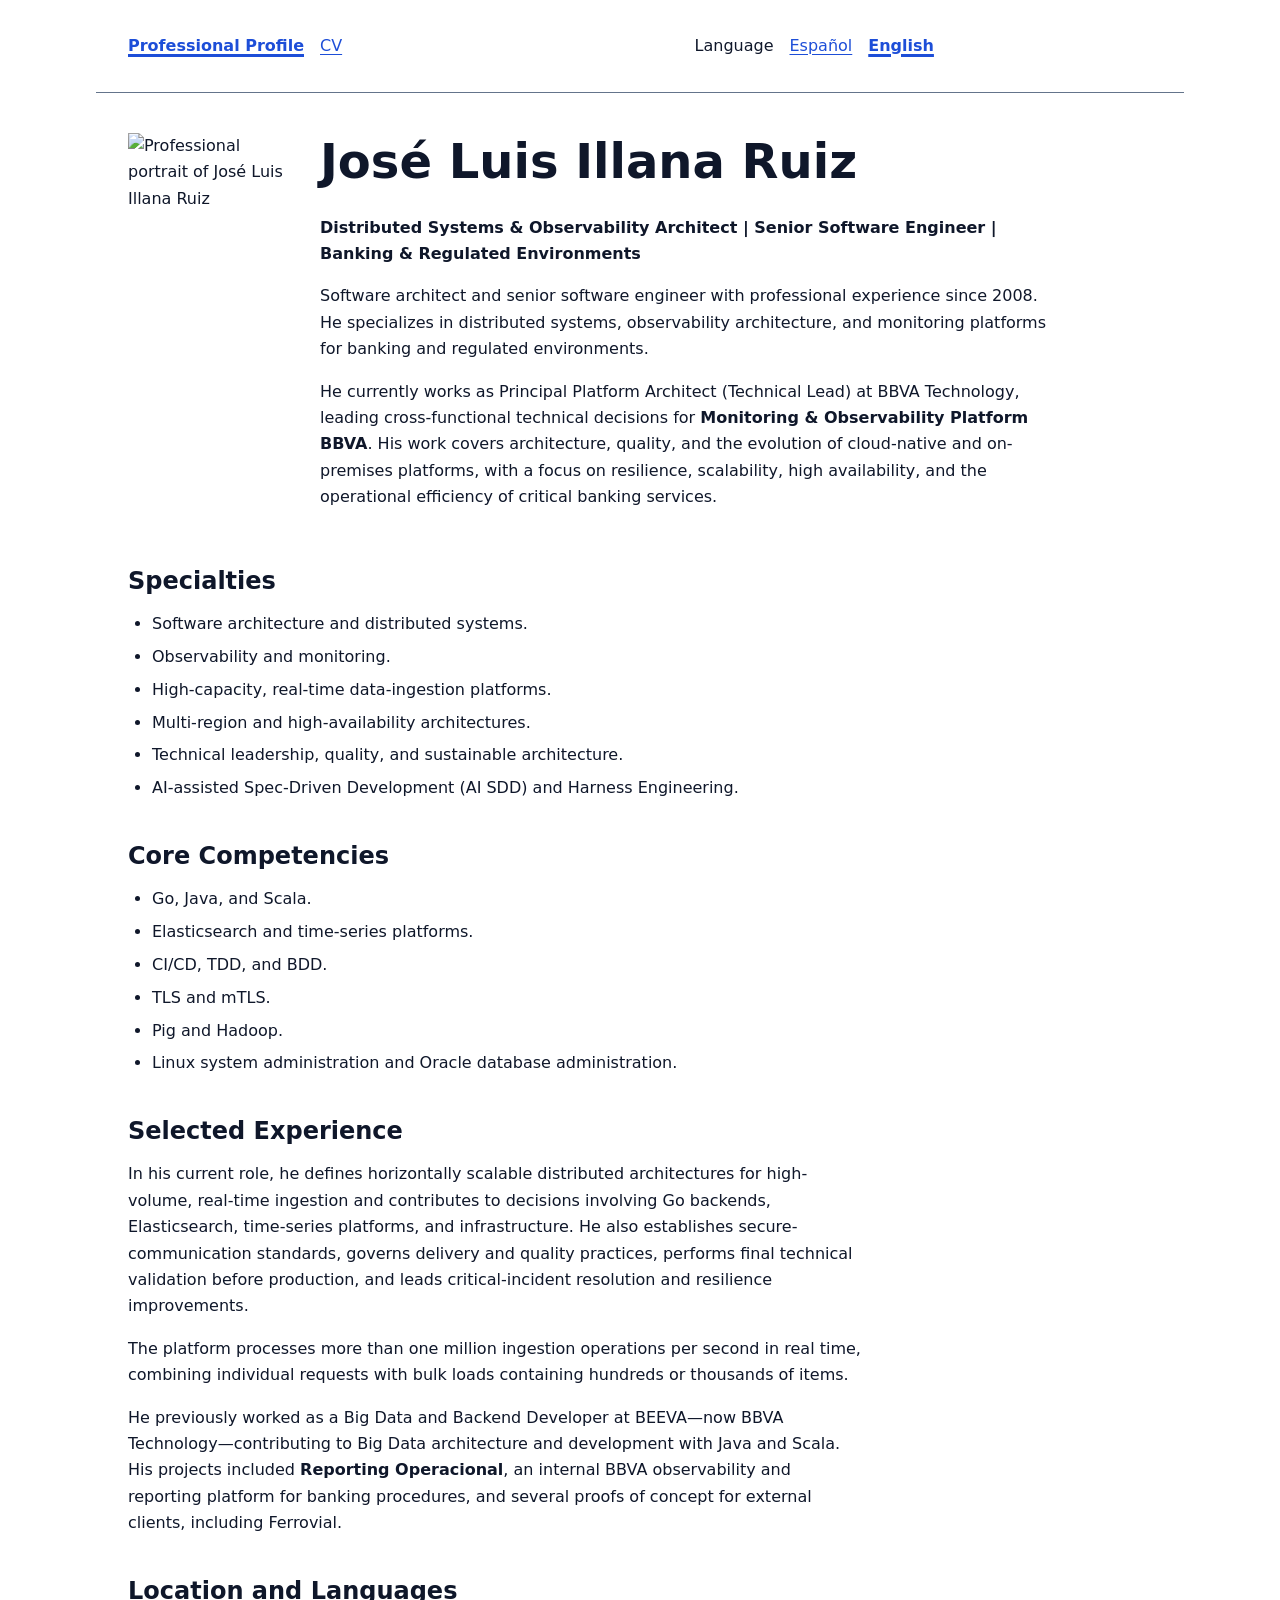
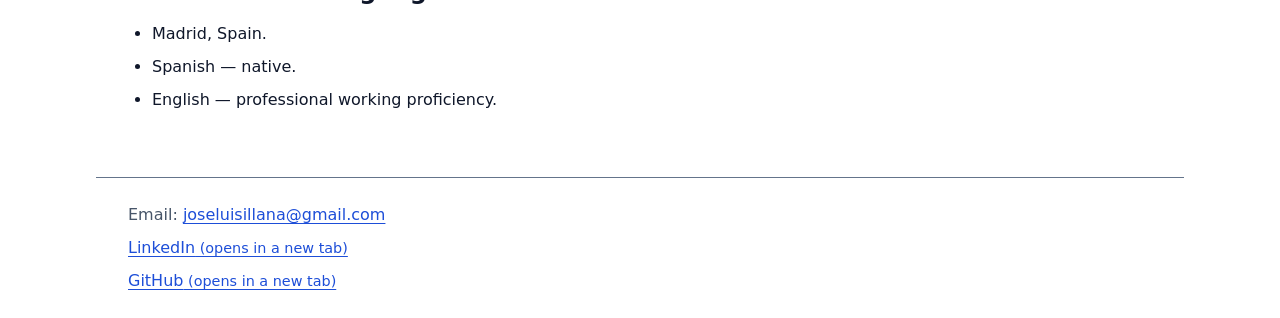
==== public/jose-luis-illana-portfolio/en/index.html @ f8ae4405 "feat: stage approved static portal export" ====
<!DOCTYPE html><html lang="en" data-base="/jose-luis-illana-portfolio"><head><meta charset="utf-8"><meta name="viewport" content="width=device-width, initial-scale=1"><title>José Luis Illana Ruiz — Professional Profile</title><meta name="description" content="Software architect and senior software engineer with professional experience since 2008. He specializes in distributed systems, observability architecture, and monitoring platforms for banking and regulated environments."><link rel="canonical" href="https://joseluisillana.github.io/jose-luis-illana-portfolio/en/"><link rel="alternate" hreflang="es" href="https://joseluisillana.github.io/jose-luis-illana-portfolio/es/"><link rel="alternate" hreflang="en" href="https://joseluisillana.github.io/jose-luis-illana-portfolio/en/"><meta property="og:type" content="website"><meta property="og:title" content="José Luis Illana Ruiz — Professional Profile"><meta property="og:description" content="Software architect and senior software engineer with professional experience since 2008. He specializes in distributed systems, observability architecture, and monitoring platforms for banking and regulated environments."><meta property="og:url" content="https://joseluisillana.github.io/jose-luis-illana-portfolio/en/"><meta property="og:locale" content="en_US"><meta property="og:image" content="https://joseluisillana.github.io/jose-luis-illana-portfolio/assets/jose-luis-illana-portrait.jpg"><meta property="og:image:alt" content="Professional portrait of José Luis Illana Ruiz"><meta property="og:image:width" content="399"><meta property="og:image:height" content="400"><meta name="twitter:card" content="summary"><meta name="twitter:title" content="José Luis Illana Ruiz — Professional Profile"><meta name="twitter:description" content="Software architect and senior software engineer with professional experience since 2008. He specializes in distributed systems, observability architecture, and monitoring platforms for banking and regulated environments."><meta name="twitter:image" content="https://joseluisillana.github.io/jose-luis-illana-portfolio/assets/jose-luis-illana-portrait.jpg"><meta name="twitter:image:alt" content="Professional portrait of José Luis Illana Ruiz"><script>
      document.documentElement.classList.add('js');
      try {
        const value = localStorage.getItem('jose-luis-illana-portfolio:appearance:v1');
        if (value === 'light' || value === 'dark') document.documentElement.dataset.appearance = value;
      } catch { /* CSS system default remains usable. */ }
    </script><style>:root{color-scheme:light;--bg:#fff;--surface:#f8fafc;--text:#0f172a;--secondary:#475569;--accent:#1d4ed8;--border:#64748b;--focus:#1d4ed8}@media (prefers-color-scheme:dark){:root:not([data-appearance=light]){color-scheme:dark;--bg:#0f172a;--surface:#1e293b;--text:#f8fafc;--secondary:#cbd5e1;--accent:#93c5fd;--border:#94a3b8;--focus:#fbbf24}}:root[data-appearance=dark]{color-scheme:dark;--bg:#0f172a;--surface:#1e293b;--text:#f8fafc;--secondary:#cbd5e1;--accent:#93c5fd;--border:#94a3b8;--focus:#fbbf24}*{box-sizing:border-box}[hidden]{display:none!important}.js .appearance[hidden]{visibility:hidden;display:flex!important}html{background:var(--bg);color:var(--text)}body{overflow-wrap:break-word;margin:0;font:1rem/1.65 system-ui,-apple-system,BlinkMacSystemFont,Segoe UI,sans-serif}.skip{background:var(--bg);z-index:1;padding:.75rem;position:absolute;top:0;left:1rem;transform:translateY(-150%)}.skip:focus{transform:none}.shell{width:100%;max-width:68rem;margin-inline:auto;padding-inline:clamp(1rem,3vw,2rem)}header{border-bottom:1px solid var(--border);flex-wrap:wrap;justify-content:space-between;align-items:center;gap:1rem 2rem;padding-block:1.5rem;display:flex}nav,.controls,.language{flex-wrap:wrap;align-items:center;gap:.5rem 1rem;display:flex}nav a,.language a{align-items:center;min-height:44px;display:inline-flex}a{color:var(--accent);text-underline-offset:.2em;overflow-wrap:anywhere;text-decoration:underline}a[aria-current]{font-weight:700;text-decoration-thickness:3px}:focus-visible,[data-topic]:focus{outline:3px solid var(--focus);outline-offset:3px}.appearance{align-items:center;gap:.5rem;display:flex}select{font:inherit;color:var(--text);background:var(--surface);border:1px solid var(--border);max-width:100%;min-height:44px;padding:.4rem .5rem}main{padding-block:2.5rem 3rem}.introduction,.reading,.download{max-width:72ch}.with-portrait{flex-direction:column;gap:1.5rem;max-width:none;display:flex}.with-portrait>div{min-width:0;max-width:72ch}.with-portrait img{align-self:flex-start;width:10rem;height:auto}h1,h2,h3,h4{line-height:1.2}h1{margin:0 0 1.5rem;font-size:clamp(2rem,5vw,3rem)}h2{margin:2.5rem 0 1rem;font-size:1.5rem}h3{margin:2rem 0 1rem;font-size:1.2rem}h4{margin:1.5rem 0 1rem;font-size:1.05rem}p,ul{margin-block:0 1rem}li+li{margin-top:.4rem}ul{padding-inline-start:1.5rem}.download{margin-block:1.5rem}.download a{border:1px solid var(--border);background:var(--surface);align-items:center;min-height:44px;padding:.5rem .8rem;display:inline-flex}footer{border-top:1px solid var(--border);color:var(--secondary);padding-block:1.5rem}footer ul{margin:0;padding:0;list-style:none}.external-notice{font-size:.9em}@media (width>=48rem){.with-portrait{flex-direction:row;align-items:flex-start;gap:2rem}}@media print{header,.download{display:none}:root{--bg:#fff;--text:#000;--accent:#000}.shell{max-width:none}}
</style></head><body><a class="skip" href="#main">Skip to content</a><header class="shell"><nav aria-label="Professional Profile / CV"><a href="/jose-luis-illana-portfolio/en/" aria-current="page">Professional Profile</a><a href="/jose-luis-illana-portfolio/en/cv/">CV</a></nav><div class="controls"><div role="group" aria-labelledby="language-label" class="language"><span id="language-label">Language</span><a href="/jose-luis-illana-portfolio/es/" lang="es" hreflang="es" data-language="es">Español</a><a href="/jose-luis-illana-portfolio/en/" lang="en" hreflang="en" data-language="en" aria-current="true">English</a></div><label class="appearance" hidden>Appearance<select id="appearance"><option value="system">System</option><option value="light">Light</option><option value="dark">Dark</option></select></label></div></header><main id="main" class="shell" tabindex="-1"><div class="introduction with-portrait"><img src="/jose-luis-illana-portfolio/assets/jose-luis-illana-portrait.jpg" width="399" height="400" alt="Professional portrait of José Luis Illana Ruiz" fetchpriority="high"><div><h1 id="profile-introduction" tabindex="-1" data-topic="">José Luis Illana Ruiz</h1>
<p><strong>Distributed Systems &#x26; Observability Architect | Senior Software Engineer | Banking &#x26; Regulated Environments</strong></p>
<p>Software architect and senior software engineer with professional experience since 2008. He specializes in distributed systems, observability architecture, and monitoring platforms for banking and regulated environments.</p>
<p>He currently works as Principal Platform Architect (Technical Lead) at BBVA Technology, leading cross-functional technical decisions for <strong>Monitoring &#x26; Observability Platform BBVA</strong>. His work covers architecture, quality, and the evolution of cloud-native and on-premises platforms, with a focus on resilience, scalability, high availability, and the operational efficiency of critical banking services.</p>
</div></div><div class="reading"><h2 id="profile-specialties" tabindex="-1" data-topic="">Specialties</h2>
<ul>
<li>Software architecture and distributed systems.</li>
<li>Observability and monitoring.</li>
<li>High-capacity, real-time data-ingestion platforms.</li>
<li>Multi-region and high-availability architectures.</li>
<li>Technical leadership, quality, and sustainable architecture.</li>
<li>AI-assisted Spec-Driven Development (AI SDD) and Harness Engineering.</li>
</ul>
<h2 id="profile-competencies" tabindex="-1" data-topic="">Core Competencies</h2>
<ul>
<li>Go, Java, and Scala.</li>
<li>Elasticsearch and time-series platforms.</li>
<li>CI/CD, TDD, and BDD.</li>
<li>TLS and mTLS.</li>
<li>Pig and Hadoop.</li>
<li>Linux system administration and Oracle database administration.</li>
</ul>
<h2 id="profile-experience" tabindex="-1" data-topic="">Selected Experience</h2>
<p>In his current role, he defines horizontally scalable distributed architectures for high-volume, real-time ingestion and contributes to decisions involving Go backends, Elasticsearch, time-series platforms, and infrastructure. He also establishes secure-communication standards, governs delivery and quality practices, performs final technical validation before production, and leads critical-incident resolution and resilience improvements.</p>
<p>The platform processes more than one million ingestion operations per second in real time, combining individual requests with bulk loads containing hundreds or thousands of items.</p>
<p>He previously worked as a Big Data and Backend Developer at BEEVA—now BBVA Technology—contributing to Big Data architecture and development with Java and Scala. His projects included <strong>Reporting Operacional</strong>, an internal BBVA observability and reporting platform for banking procedures, and several proofs of concept for external clients, including Ferrovial.</p>
<h2 id="profile-location-languages" tabindex="-1" data-topic="">Location and Languages</h2>
<ul>
<li>Madrid, Spain.</li>
<li>Spanish — native.</li>
<li>English — professional working proficiency.</li>
</ul></div></main><footer class="shell"><ul><li>Email: <a href="mailto:joseluisillana@gmail.com">joseluisillana@gmail.com</a></li><li><a href="https://www.linkedin.com/in/jose-luis-illana-ruiz-9446831b" target="_blank" rel="noopener">LinkedIn<span class="external-notice"> (opens in a new tab)</span></a></li><li><a href="https://github.com/joseluisillana" target="_blank" rel="noopener">GitHub<span class="external-notice"> (opens in a new tab)</span></a></li></ul></footer><script type="module" src="/jose-luis-illana-portfolio/_astro/Portal.astro_astro_type_script_index_0_lang.DXsIBRW6.js"></script></body></html>
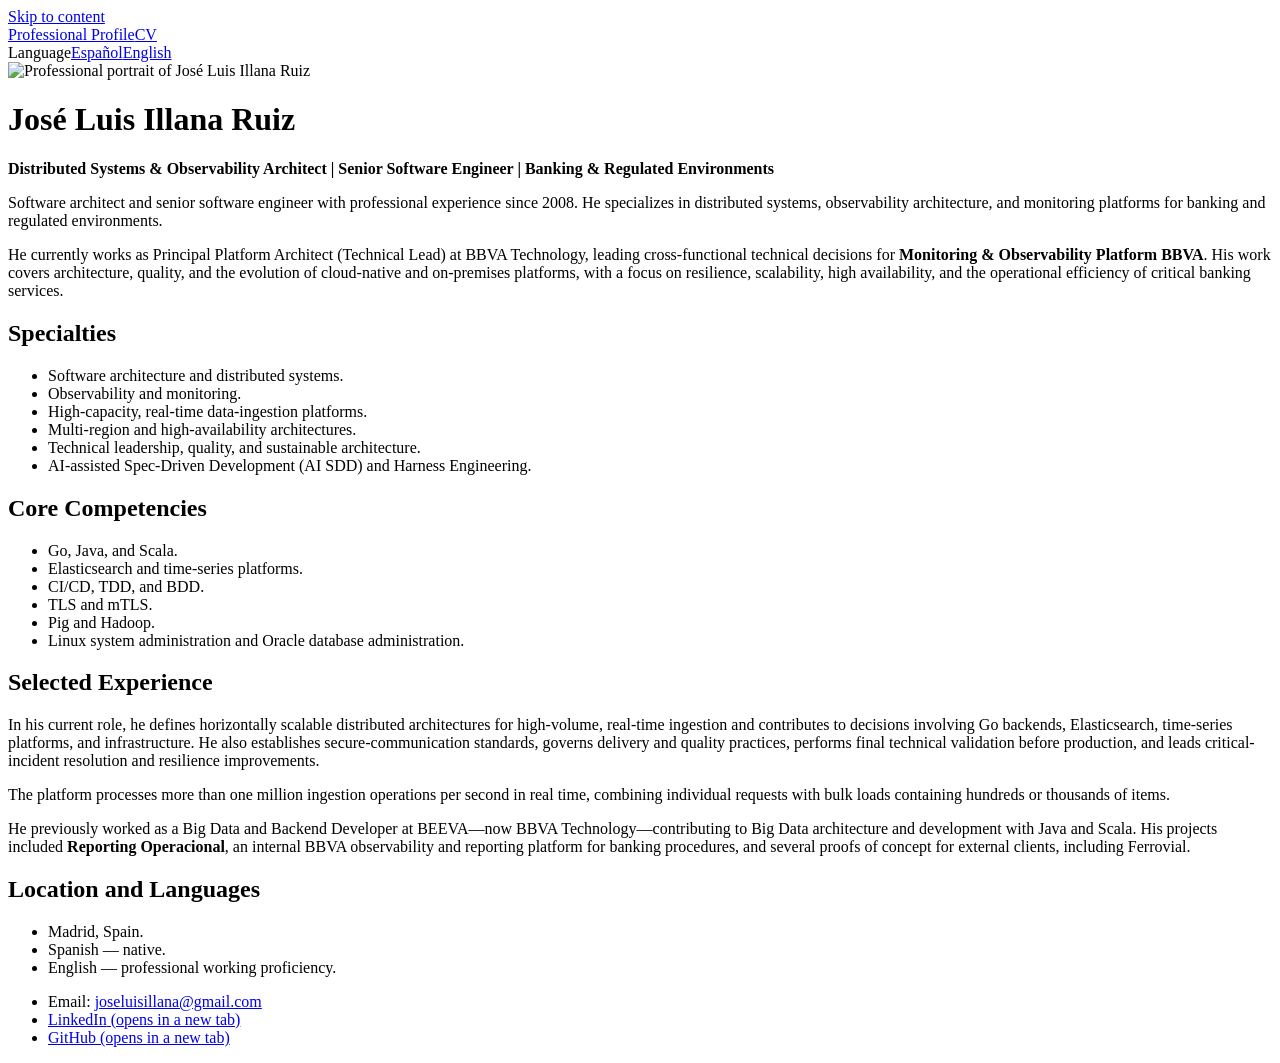
==== commit 9d74db33: "chore: publish v2.0.0" ====
--- a/public/jose-luis-illana-portfolio/en/index.html
+++ b/public/jose-luis-illana-portfolio/en/index.html
@@ -4,8 +4,7 @@
         const value = localStorage.getItem('jose-luis-illana-portfolio:appearance:v1');
         if (value === 'light' || value === 'dark') document.documentElement.dataset.appearance = value;
       } catch { /* CSS system default remains usable. */ }
-    </script><style>:root{color-scheme:light;--bg:#fff;--surface:#f8fafc;--text:#0f172a;--secondary:#475569;--accent:#1d4ed8;--border:#64748b;--focus:#1d4ed8}@media (prefers-color-scheme:dark){:root:not([data-appearance=light]){color-scheme:dark;--bg:#0f172a;--surface:#1e293b;--text:#f8fafc;--secondary:#cbd5e1;--accent:#93c5fd;--border:#94a3b8;--focus:#fbbf24}}:root[data-appearance=dark]{color-scheme:dark;--bg:#0f172a;--surface:#1e293b;--text:#f8fafc;--secondary:#cbd5e1;--accent:#93c5fd;--border:#94a3b8;--focus:#fbbf24}*{box-sizing:border-box}[hidden]{display:none!important}.js .appearance[hidden]{visibility:hidden;display:flex!important}html{background:var(--bg);color:var(--text)}body{overflow-wrap:break-word;margin:0;font:1rem/1.65 system-ui,-apple-system,BlinkMacSystemFont,Segoe UI,sans-serif}.skip{background:var(--bg);z-index:1;padding:.75rem;position:absolute;top:0;left:1rem;transform:translateY(-150%)}.skip:focus{transform:none}.shell{width:100%;max-width:68rem;margin-inline:auto;padding-inline:clamp(1rem,3vw,2rem)}header{border-bottom:1px solid var(--border);flex-wrap:wrap;justify-content:space-between;align-items:center;gap:1rem 2rem;padding-block:1.5rem;display:flex}nav,.controls,.language{flex-wrap:wrap;align-items:center;gap:.5rem 1rem;display:flex}nav a,.language a{align-items:center;min-height:44px;display:inline-flex}a{color:var(--accent);text-underline-offset:.2em;overflow-wrap:anywhere;text-decoration:underline}a[aria-current]{font-weight:700;text-decoration-thickness:3px}:focus-visible,[data-topic]:focus{outline:3px solid var(--focus);outline-offset:3px}.appearance{align-items:center;gap:.5rem;display:flex}select{font:inherit;color:var(--text);background:var(--surface);border:1px solid var(--border);max-width:100%;min-height:44px;padding:.4rem .5rem}main{padding-block:2.5rem 3rem}.introduction,.reading,.download{max-width:72ch}.with-portrait{flex-direction:column;gap:1.5rem;max-width:none;display:flex}.with-portrait>div{min-width:0;max-width:72ch}.with-portrait img{align-self:flex-start;width:10rem;height:auto}h1,h2,h3,h4{line-height:1.2}h1{margin:0 0 1.5rem;font-size:clamp(2rem,5vw,3rem)}h2{margin:2.5rem 0 1rem;font-size:1.5rem}h3{margin:2rem 0 1rem;font-size:1.2rem}h4{margin:1.5rem 0 1rem;font-size:1.05rem}p,ul{margin-block:0 1rem}li+li{margin-top:.4rem}ul{padding-inline-start:1.5rem}.download{margin-block:1.5rem}.download a{border:1px solid var(--border);background:var(--surface);align-items:center;min-height:44px;padding:.5rem .8rem;display:inline-flex}footer{border-top:1px solid var(--border);color:var(--secondary);padding-block:1.5rem}footer ul{margin:0;padding:0;list-style:none}.external-notice{font-size:.9em}@media (width>=48rem){.with-portrait{flex-direction:row;align-items:flex-start;gap:2rem}}@media print{header,.download{display:none}:root{--bg:#fff;--text:#000;--accent:#000}.shell{max-width:none}}
-</style></head><body><a class="skip" href="#main">Skip to content</a><header class="shell"><nav aria-label="Professional Profile / CV"><a href="/jose-luis-illana-portfolio/en/" aria-current="page">Professional Profile</a><a href="/jose-luis-illana-portfolio/en/cv/">CV</a></nav><div class="controls"><div role="group" aria-labelledby="language-label" class="language"><span id="language-label">Language</span><a href="/jose-luis-illana-portfolio/es/" lang="es" hreflang="es" data-language="es">Español</a><a href="/jose-luis-illana-portfolio/en/" lang="en" hreflang="en" data-language="en" aria-current="true">English</a></div><label class="appearance" hidden>Appearance<select id="appearance"><option value="system">System</option><option value="light">Light</option><option value="dark">Dark</option></select></label></div></header><main id="main" class="shell" tabindex="-1"><div class="introduction with-portrait"><img src="/jose-luis-illana-portfolio/assets/jose-luis-illana-portrait.jpg" width="399" height="400" alt="Professional portrait of José Luis Illana Ruiz" fetchpriority="high"><div><h1 id="profile-introduction" tabindex="-1" data-topic="">José Luis Illana Ruiz</h1>
+    </script><link rel="stylesheet" href="/jose-luis-illana-portfolio/_astro/Portal.B_XxnSMz.css"></head><body><a class="skip" href="#main">Skip to content</a><header class="shell"><nav aria-label="Professional Profile / CV"><a href="/jose-luis-illana-portfolio/en/" aria-current="page">Professional Profile</a><a href="/jose-luis-illana-portfolio/en/cv/">CV</a></nav><div class="controls"><div role="group" aria-labelledby="language-label" class="language"><span id="language-label">Language</span><a href="/jose-luis-illana-portfolio/es/" lang="es" hreflang="es" data-language="es">Español</a><a href="/jose-luis-illana-portfolio/en/" lang="en" hreflang="en" data-language="en" aria-current="true">English</a></div><label class="appearance" hidden>Appearance<select id="appearance"><option value="system">System</option><option value="light">Light</option><option value="dark">Dark</option></select></label></div></header><main id="main" class="shell" tabindex="-1"><div class="introduction with-portrait"><img src="/jose-luis-illana-portfolio/assets/jose-luis-illana-portrait.jpg" width="399" height="400" alt="Professional portrait of José Luis Illana Ruiz" fetchpriority="high"><div><h1 id="profile-introduction" tabindex="-1" data-topic="">José Luis Illana Ruiz</h1>
 <p><strong>Distributed Systems &#x26; Observability Architect | Senior Software Engineer | Banking &#x26; Regulated Environments</strong></p>
 <p>Software architect and senior software engineer with professional experience since 2008. He specializes in distributed systems, observability architecture, and monitoring platforms for banking and regulated environments.</p>
 <p>He currently works as Principal Platform Architect (Technical Lead) at BBVA Technology, leading cross-functional technical decisions for <strong>Monitoring &#x26; Observability Platform BBVA</strong>. His work covers architecture, quality, and the evolution of cloud-native and on-premises platforms, with a focus on resilience, scalability, high availability, and the operational efficiency of critical banking services.</p>
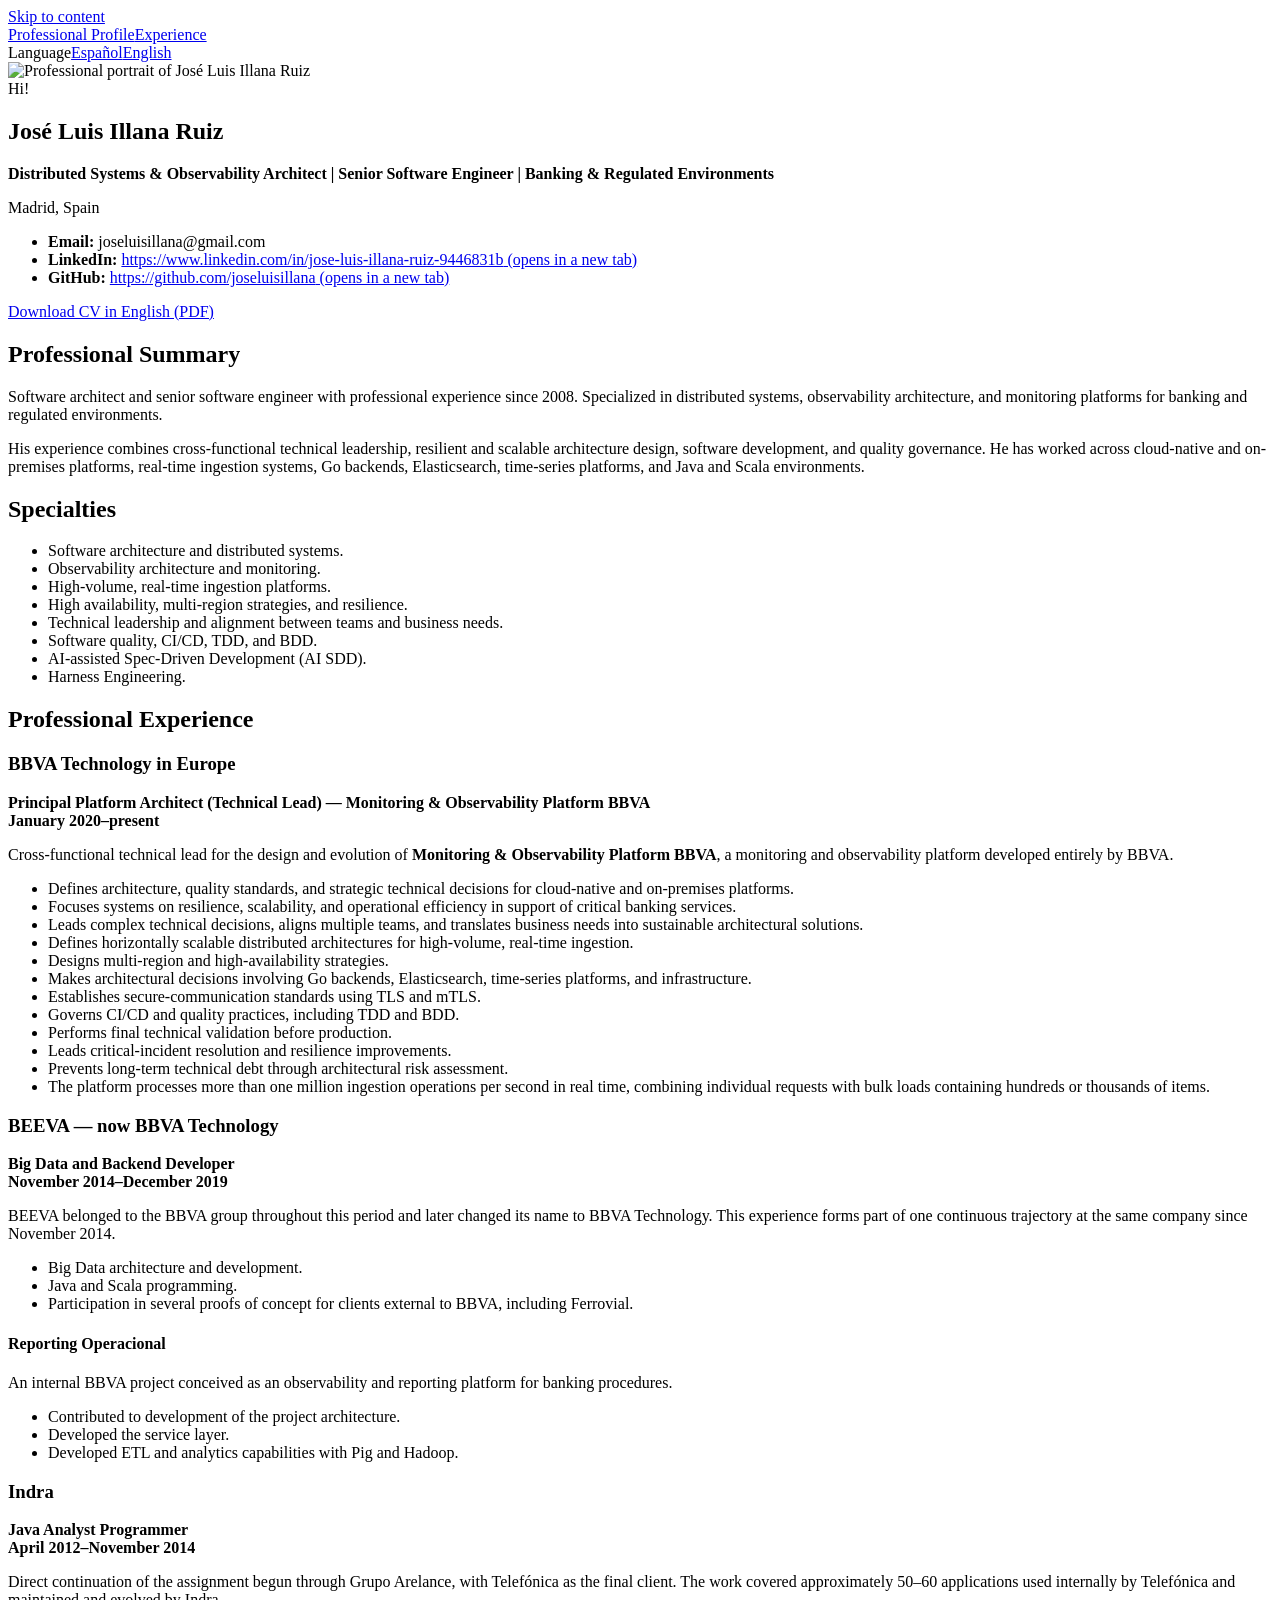
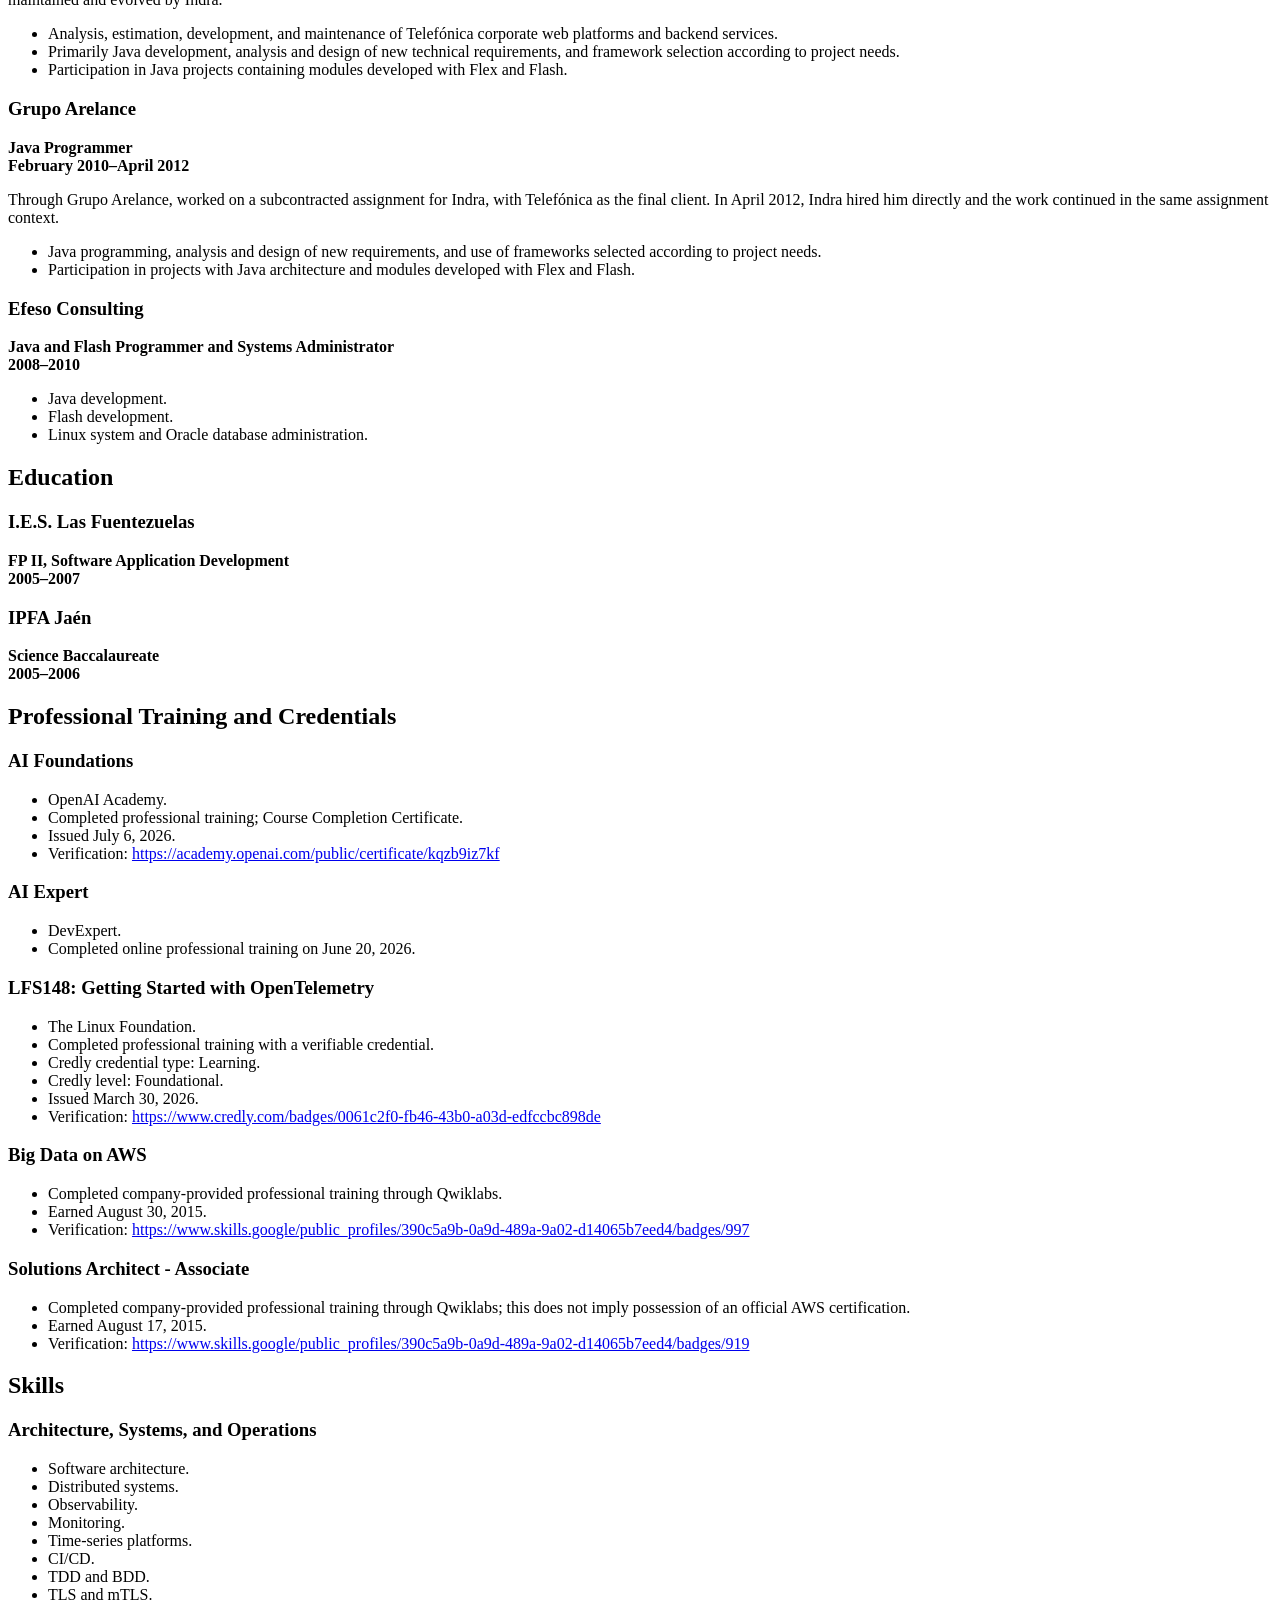
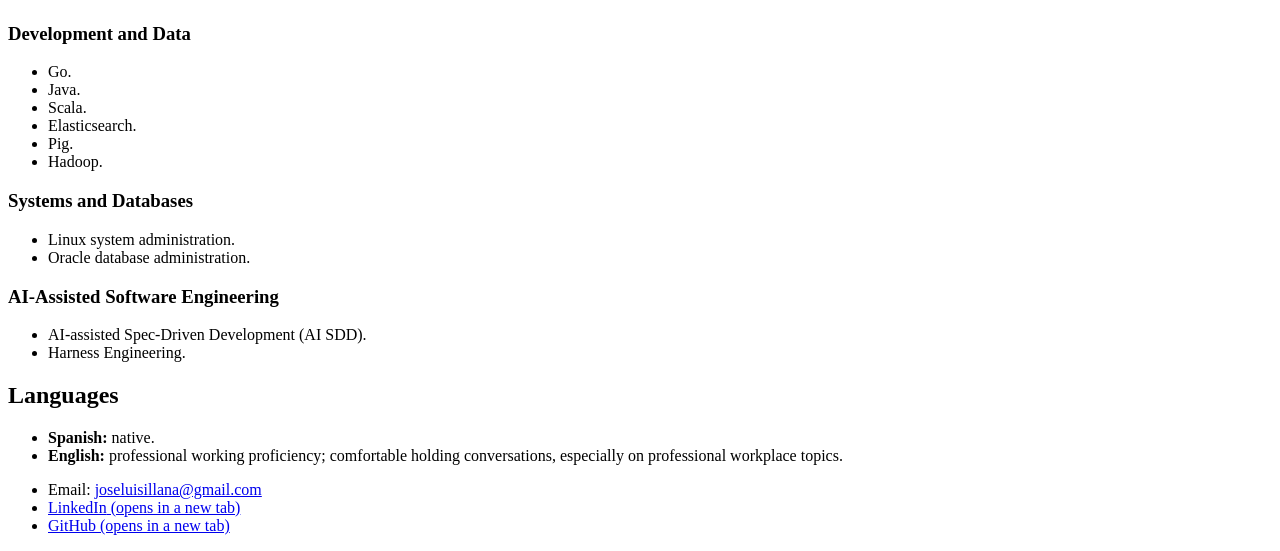
==== commit 05ea3e36: "release: stage portal v3.0.0" ====
--- a/public/jose-luis-illana-portfolio/en/index.html
+++ b/public/jose-luis-illana-portfolio/en/index.html
@@ -1,38 +1,165 @@
-<!DOCTYPE html><html lang="en" data-base="/jose-luis-illana-portfolio"><head><meta charset="utf-8"><meta name="viewport" content="width=device-width, initial-scale=1"><title>José Luis Illana Ruiz — Professional Profile</title><meta name="description" content="Software architect and senior software engineer with professional experience since 2008. He specializes in distributed systems, observability architecture, and monitoring platforms for banking and regulated environments."><link rel="canonical" href="https://joseluisillana.github.io/jose-luis-illana-portfolio/en/"><link rel="alternate" hreflang="es" href="https://joseluisillana.github.io/jose-luis-illana-portfolio/es/"><link rel="alternate" hreflang="en" href="https://joseluisillana.github.io/jose-luis-illana-portfolio/en/"><meta property="og:type" content="website"><meta property="og:title" content="José Luis Illana Ruiz — Professional Profile"><meta property="og:description" content="Software architect and senior software engineer with professional experience since 2008. He specializes in distributed systems, observability architecture, and monitoring platforms for banking and regulated environments."><meta property="og:url" content="https://joseluisillana.github.io/jose-luis-illana-portfolio/en/"><meta property="og:locale" content="en_US"><meta property="og:image" content="https://joseluisillana.github.io/jose-luis-illana-portfolio/assets/jose-luis-illana-portrait.jpg"><meta property="og:image:alt" content="Professional portrait of José Luis Illana Ruiz"><meta property="og:image:width" content="399"><meta property="og:image:height" content="400"><meta name="twitter:card" content="summary"><meta name="twitter:title" content="José Luis Illana Ruiz — Professional Profile"><meta name="twitter:description" content="Software architect and senior software engineer with professional experience since 2008. He specializes in distributed systems, observability architecture, and monitoring platforms for banking and regulated environments."><meta name="twitter:image" content="https://joseluisillana.github.io/jose-luis-illana-portfolio/assets/jose-luis-illana-portrait.jpg"><meta name="twitter:image:alt" content="Professional portrait of José Luis Illana Ruiz"><script>
+<!DOCTYPE html><html lang="en" data-base="/jose-luis-illana-portfolio"><head><meta charset="utf-8"><meta name="viewport" content="width=device-width, initial-scale=1"><title>José Luis Illana Ruiz — Professional Profile</title><meta name="description" content="Software architect and senior software engineer with professional experience since 2008. Specialized in distributed systems, observability architecture, and monitoring platforms for banking and regulated environments."><link rel="canonical" href="https://joseluisillana.github.io/jose-luis-illana-portfolio/en/"><link rel="alternate" hreflang="es" href="https://joseluisillana.github.io/jose-luis-illana-portfolio/es/"><link rel="alternate" hreflang="en" href="https://joseluisillana.github.io/jose-luis-illana-portfolio/en/"><meta property="og:type" content="website"><meta property="og:title" content="José Luis Illana Ruiz — Professional Profile"><meta property="og:description" content="Software architect and senior software engineer with professional experience since 2008. Specialized in distributed systems, observability architecture, and monitoring platforms for banking and regulated environments."><meta property="og:url" content="https://joseluisillana.github.io/jose-luis-illana-portfolio/en/"><meta property="og:locale" content="en_US"><meta property="og:image" content="https://joseluisillana.github.io/jose-luis-illana-portfolio/assets/jose-luis-illana-portrait.jpg"><meta property="og:image:alt" content="Professional portrait of José Luis Illana Ruiz"><meta property="og:image:width" content="399"><meta property="og:image:height" content="400"><meta name="twitter:card" content="summary"><meta name="twitter:title" content="José Luis Illana Ruiz — Professional Profile"><meta name="twitter:description" content="Software architect and senior software engineer with professional experience since 2008. Specialized in distributed systems, observability architecture, and monitoring platforms for banking and regulated environments."><meta name="twitter:image" content="https://joseluisillana.github.io/jose-luis-illana-portfolio/assets/jose-luis-illana-portrait.jpg"><meta name="twitter:image:alt" content="Professional portrait of José Luis Illana Ruiz"><script>
       document.documentElement.classList.add('js');
       try {
         const value = localStorage.getItem('jose-luis-illana-portfolio:appearance:v1');
         if (value === 'light' || value === 'dark') document.documentElement.dataset.appearance = value;
       } catch { /* CSS system default remains usable. */ }
-    </script><link rel="stylesheet" href="/jose-luis-illana-portfolio/_astro/Portal.B_XxnSMz.css"></head><body><a class="skip" href="#main">Skip to content</a><header class="shell"><nav aria-label="Professional Profile / CV"><a href="/jose-luis-illana-portfolio/en/" aria-current="page">Professional Profile</a><a href="/jose-luis-illana-portfolio/en/cv/">CV</a></nav><div class="controls"><div role="group" aria-labelledby="language-label" class="language"><span id="language-label">Language</span><a href="/jose-luis-illana-portfolio/es/" lang="es" hreflang="es" data-language="es">Español</a><a href="/jose-luis-illana-portfolio/en/" lang="en" hreflang="en" data-language="en" aria-current="true">English</a></div><label class="appearance" hidden>Appearance<select id="appearance"><option value="system">System</option><option value="light">Light</option><option value="dark">Dark</option></select></label></div></header><main id="main" class="shell" tabindex="-1"><div class="introduction with-portrait"><img src="/jose-luis-illana-portfolio/assets/jose-luis-illana-portrait.jpg" width="399" height="400" alt="Professional portrait of José Luis Illana Ruiz" fetchpriority="high"><div><h1 id="profile-introduction" tabindex="-1" data-topic="">José Luis Illana Ruiz</h1>
+    </script><link rel="stylesheet" href="/jose-luis-illana-portfolio/_astro/index.BOrDrVcD.css"></head><body><a class="skip" href="#main">Skip to content</a><header class="shell"><nav aria-label="Navegación principal"><a href="#hero">Professional Profile</a><a href="#cv-experience">Experience</a></nav><div class="controls"><div role="group" aria-labelledby="language-label" class="language"><span id="language-label">Language</span><a href="/jose-luis-illana-portfolio/es/" lang="es" hreflang="es" data-language="es">Español</a><a href="/jose-luis-illana-portfolio/en/" lang="en" hreflang="en" data-language="en" aria-current="true">English</a></div><label class="appearance" hidden>Appearance<select id="appearance"><option value="system">System</option><option value="light">Light</option><option value="dark">Dark</option></select></label></div></header><main id="main" class="shell" tabindex="-1"><section id="hero" class="hero with-portrait" data-topic tabindex="-1"><div class="hero-header"><img src="https://joseluisillana.github.io/jose-luis-illana-portfolio/assets/jose-luis-illana-portrait.jpg" alt="Professional portrait of José Luis Illana Ruiz" width="399" height="400"><div class="hero-content"><span class="hero-greeting">Hi!</span><div class="introduction"><h1 id="cv-introduction" tabindex="-1" >José Luis Illana Ruiz</h1>
 <p><strong>Distributed Systems &#x26; Observability Architect | Senior Software Engineer | Banking &#x26; Regulated Environments</strong></p>
-<p>Software architect and senior software engineer with professional experience since 2008. He specializes in distributed systems, observability architecture, and monitoring platforms for banking and regulated environments.</p>
-<p>He currently works as Principal Platform Architect (Technical Lead) at BBVA Technology, leading cross-functional technical decisions for <strong>Monitoring &#x26; Observability Platform BBVA</strong>. His work covers architecture, quality, and the evolution of cloud-native and on-premises platforms, with a focus on resilience, scalability, high availability, and the operational efficiency of critical banking services.</p>
-</div></div><div class="reading"><h2 id="profile-specialties" tabindex="-1" data-topic="">Specialties</h2>
+<p>Madrid, Spain</p>
+<ul>
+<li><strong>Email:</strong> joseluisillana@gmail.com</li>
+<li><strong>LinkedIn:</strong> <a href="https://www.linkedin.com/in/jose-luis-illana-ruiz-9446831b" target="_blank" rel="noopener">https://www.linkedin.com/in/jose-luis-illana-ruiz-9446831b<span class="external-notice"> (opens in a new tab)</span></a></li>
+<li><strong>GitHub:</strong> <a href="https://github.com/joseluisillana" target="_blank" rel="noopener">https://github.com/joseluisillana<span class="external-notice"> (opens in a new tab)</span></a></li>
+</ul>
+</div><p class="download"><a href="/jose-luis-illana-portfolio/assets/jose-luis-illana-cv-en.pdf" download>Download CV in English (PDF)</a></p></div></div></section><div class="reading cv-content"><h2 id="cv-summary" tabindex="-1" data-topic="">Professional Summary</h2>
+<p>Software architect and senior software engineer with professional experience since 2008. Specialized in distributed systems, observability architecture, and monitoring platforms for banking and regulated environments.</p>
+<p>His experience combines cross-functional technical leadership, resilient and scalable architecture design, software development, and quality governance. He has worked across cloud-native and on-premises platforms, real-time ingestion systems, Go backends, Elasticsearch, time-series platforms, and Java and Scala environments.</p>
+<h2 id="cv-specialties" tabindex="-1" data-topic="">Specialties</h2>
 <ul>
 <li>Software architecture and distributed systems.</li>
-<li>Observability and monitoring.</li>
-<li>High-capacity, real-time data-ingestion platforms.</li>
-<li>Multi-region and high-availability architectures.</li>
-<li>Technical leadership, quality, and sustainable architecture.</li>
-<li>AI-assisted Spec-Driven Development (AI SDD) and Harness Engineering.</li>
+<li>Observability architecture and monitoring.</li>
+<li>High-volume, real-time ingestion platforms.</li>
+<li>High availability, multi-region strategies, and resilience.</li>
+<li>Technical leadership and alignment between teams and business needs.</li>
+<li>Software quality, CI/CD, TDD, and BDD.</li>
+<li>AI-assisted Spec-Driven Development (AI SDD).</li>
+<li>Harness Engineering.</li>
 </ul>
-<h2 id="profile-competencies" tabindex="-1" data-topic="">Core Competencies</h2>
+<h2 id="cv-experience" tabindex="-1" data-topic="">Professional Experience</h2>
+<h3 id="cv-experience-bbva" tabindex="-1" data-topic="">BBVA Technology in Europe</h3>
+<p><strong>Principal Platform Architect (Technical Lead) — Monitoring &#x26; Observability Platform BBVA</strong><br>
+<strong>January 2020–present</strong></p>
+<p>Cross-functional technical lead for the design and evolution of <strong>Monitoring &#x26; Observability Platform BBVA</strong>, a monitoring and observability platform developed entirely by BBVA.</p>
 <ul>
-<li>Go, Java, and Scala.</li>
-<li>Elasticsearch and time-series platforms.</li>
-<li>CI/CD, TDD, and BDD.</li>
+<li>Defines architecture, quality standards, and strategic technical decisions for cloud-native and on-premises platforms.</li>
+<li>Focuses systems on resilience, scalability, and operational efficiency in support of critical banking services.</li>
+<li>Leads complex technical decisions, aligns multiple teams, and translates business needs into sustainable architectural solutions.</li>
+<li>Defines horizontally scalable distributed architectures for high-volume, real-time ingestion.</li>
+<li>Designs multi-region and high-availability strategies.</li>
+<li>Makes architectural decisions involving Go backends, Elasticsearch, time-series platforms, and infrastructure.</li>
+<li>Establishes secure-communication standards using TLS and mTLS.</li>
+<li>Governs CI/CD and quality practices, including TDD and BDD.</li>
+<li>Performs final technical validation before production.</li>
+<li>Leads critical-incident resolution and resilience improvements.</li>
+<li>Prevents long-term technical debt through architectural risk assessment.</li>
+<li>The platform processes more than one million ingestion operations per second in real time, combining individual requests with bulk loads containing hundreds or thousands of items.</li>
+</ul>
+<h3 id="cv-experience-beeva" tabindex="-1" data-topic="">BEEVA — now BBVA Technology</h3>
+<p><strong>Big Data and Backend Developer</strong><br>
+<strong>November 2014–December 2019</strong></p>
+<p>BEEVA belonged to the BBVA group throughout this period and later changed its name to BBVA Technology. This experience forms part of one continuous trajectory at the same company since November 2014.</p>
+<ul>
+<li>Big Data architecture and development.</li>
+<li>Java and Scala programming.</li>
+<li>Participation in several proofs of concept for clients external to BBVA, including Ferrovial.</li>
+</ul>
+<h4 id="cv-experience-beeva-reporting-operacional" tabindex="-1" data-topic="">Reporting Operacional</h4>
+<p>An internal BBVA project conceived as an observability and reporting platform for banking procedures.</p>
+<ul>
+<li>Contributed to development of the project architecture.</li>
+<li>Developed the service layer.</li>
+<li>Developed ETL and analytics capabilities with Pig and Hadoop.</li>
+</ul>
+<h3 id="cv-experience-indra" tabindex="-1" data-topic="">Indra</h3>
+<p><strong>Java Analyst Programmer</strong><br>
+<strong>April 2012–November 2014</strong></p>
+<p>Direct continuation of the assignment begun through Grupo Arelance, with Telefónica as the final client. The work covered approximately 50–60 applications used internally by Telefónica and maintained and evolved by Indra.</p>
+<ul>
+<li>Analysis, estimation, development, and maintenance of Telefónica corporate web platforms and backend services.</li>
+<li>Primarily Java development, analysis and design of new technical requirements, and framework selection according to project needs.</li>
+<li>Participation in Java projects containing modules developed with Flex and Flash.</li>
+</ul>
+<h3 id="cv-experience-arelance" tabindex="-1" data-topic="">Grupo Arelance</h3>
+<p><strong>Java Programmer</strong><br>
+<strong>February 2010–April 2012</strong></p>
+<p>Through Grupo Arelance, worked on a subcontracted assignment for Indra, with Telefónica as the final client. In April 2012, Indra hired him directly and the work continued in the same assignment context.</p>
+<ul>
+<li>Java programming, analysis and design of new requirements, and use of frameworks selected according to project needs.</li>
+<li>Participation in projects with Java architecture and modules developed with Flex and Flash.</li>
+</ul>
+<h3 id="cv-experience-efeso" tabindex="-1" data-topic="">Efeso Consulting</h3>
+<p><strong>Java and Flash Programmer and Systems Administrator</strong><br>
+<strong>2008–2010</strong></p>
+<ul>
+<li>Java development.</li>
+<li>Flash development.</li>
+<li>Linux system and Oracle database administration.</li>
+</ul>
+<h2 id="cv-education" tabindex="-1" data-topic="">Education</h2>
+<h3 id="cv-education-las-fuentezuelas" tabindex="-1" data-topic="">I.E.S. Las Fuentezuelas</h3>
+<p><strong>FP II, Software Application Development</strong><br>
+<strong>2005–2007</strong></p>
+<h3 id="cv-education-ipfa" tabindex="-1" data-topic="">IPFA Jaén</h3>
+<p><strong>Science Baccalaureate</strong><br>
+<strong>2005–2006</strong></p>
+<h2 id="cv-training" tabindex="-1" data-topic="">Professional Training and Credentials</h2>
+<h3 id="cv-training-ai-foundations" tabindex="-1" data-topic="">AI Foundations</h3>
+<ul>
+<li>OpenAI Academy.</li>
+<li>Completed professional training; Course Completion Certificate.</li>
+<li>Issued July 6, 2026.</li>
+<li>Verification: <a href="https://academy.openai.com/public/certificate/kqzb9iz7kf">https://academy.openai.com/public/certificate/kqzb9iz7kf</a></li>
+</ul>
+<h3 id="cv-training-ai-expert" tabindex="-1" data-topic="">AI Expert</h3>
+<ul>
+<li>DevExpert.</li>
+<li>Completed online professional training on June 20, 2026.</li>
+</ul>
+<h3 id="cv-training-opentelemetry" tabindex="-1" data-topic="">LFS148: Getting Started with OpenTelemetry</h3>
+<ul>
+<li>The Linux Foundation.</li>
+<li>Completed professional training with a verifiable credential.</li>
+<li>Credly credential type: Learning.</li>
+<li>Credly level: Foundational.</li>
+<li>Issued March 30, 2026.</li>
+<li>Verification: <a href="https://www.credly.com/badges/0061c2f0-fb46-43b0-a03d-edfccbc898de">https://www.credly.com/badges/0061c2f0-fb46-43b0-a03d-edfccbc898de</a></li>
+</ul>
+<h3 id="cv-training-big-data-aws" tabindex="-1" data-topic="">Big Data on AWS</h3>
+<ul>
+<li>Completed company-provided professional training through Qwiklabs.</li>
+<li>Earned August 30, 2015.</li>
+<li>Verification: <a href="https://www.skills.google/public_profiles/390c5a9b-0a9d-489a-9a02-d14065b7eed4/badges/997">https://www.skills.google/public_profiles/390c5a9b-0a9d-489a-9a02-d14065b7eed4/badges/997</a></li>
+</ul>
+<h3 id="cv-training-solutions-architect" tabindex="-1" data-topic="">Solutions Architect - Associate</h3>
+<ul>
+<li>Completed company-provided professional training through Qwiklabs; this does not imply possession of an official AWS certification.</li>
+<li>Earned August 17, 2015.</li>
+<li>Verification: <a href="https://www.skills.google/public_profiles/390c5a9b-0a9d-489a-9a02-d14065b7eed4/badges/919">https://www.skills.google/public_profiles/390c5a9b-0a9d-489a-9a02-d14065b7eed4/badges/919</a></li>
+</ul>
+<h2 id="cv-skills" tabindex="-1" data-topic="">Skills</h2>
+<h3 id="cv-skills-architecture" tabindex="-1" data-topic="">Architecture, Systems, and Operations</h3>
+<ul>
+<li>Software architecture.</li>
+<li>Distributed systems.</li>
+<li>Observability.</li>
+<li>Monitoring.</li>
+<li>Time-series platforms.</li>
+<li>CI/CD.</li>
+<li>TDD and BDD.</li>
 <li>TLS and mTLS.</li>
-<li>Pig and Hadoop.</li>
-<li>Linux system administration and Oracle database administration.</li>
 </ul>
-<h2 id="profile-experience" tabindex="-1" data-topic="">Selected Experience</h2>
-<p>In his current role, he defines horizontally scalable distributed architectures for high-volume, real-time ingestion and contributes to decisions involving Go backends, Elasticsearch, time-series platforms, and infrastructure. He also establishes secure-communication standards, governs delivery and quality practices, performs final technical validation before production, and leads critical-incident resolution and resilience improvements.</p>
-<p>The platform processes more than one million ingestion operations per second in real time, combining individual requests with bulk loads containing hundreds or thousands of items.</p>
-<p>He previously worked as a Big Data and Backend Developer at BEEVA—now BBVA Technology—contributing to Big Data architecture and development with Java and Scala. His projects included <strong>Reporting Operacional</strong>, an internal BBVA observability and reporting platform for banking procedures, and several proofs of concept for external clients, including Ferrovial.</p>
-<h2 id="profile-location-languages" tabindex="-1" data-topic="">Location and Languages</h2>
+<h3 id="cv-skills-development" tabindex="-1" data-topic="">Development and Data</h3>
 <ul>
-<li>Madrid, Spain.</li>
-<li>Spanish — native.</li>
-<li>English — professional working proficiency.</li>
+<li>Go.</li>
+<li>Java.</li>
+<li>Scala.</li>
+<li>Elasticsearch.</li>
+<li>Pig.</li>
+<li>Hadoop.</li>
+</ul>
+<h3 id="cv-skills-systems" tabindex="-1" data-topic="">Systems and Databases</h3>
+<ul>
+<li>Linux system administration.</li>
+<li>Oracle database administration.</li>
+</ul>
+<h3 id="cv-skills-ai" tabindex="-1" data-topic="">AI-Assisted Software Engineering</h3>
+<ul>
+<li>AI-assisted Spec-Driven Development (AI SDD).</li>
+<li>Harness Engineering.</li>
+</ul>
+<h2 id="cv-languages" tabindex="-1" data-topic="">Languages</h2>
+<ul>
+<li><strong>Spanish:</strong> native.</li>
+<li><strong>English:</strong> professional working proficiency; comfortable holding conversations, especially on professional workplace topics.</li>
 </ul></div></main><footer class="shell"><ul><li>Email: <a href="mailto:joseluisillana@gmail.com">joseluisillana@gmail.com</a></li><li><a href="https://www.linkedin.com/in/jose-luis-illana-ruiz-9446831b" target="_blank" rel="noopener">LinkedIn<span class="external-notice"> (opens in a new tab)</span></a></li><li><a href="https://github.com/joseluisillana" target="_blank" rel="noopener">GitHub<span class="external-notice"> (opens in a new tab)</span></a></li></ul></footer><script type="module" src="/jose-luis-illana-portfolio/_astro/Portal.astro_astro_type_script_index_0_lang.DXsIBRW6.js"></script></body></html>
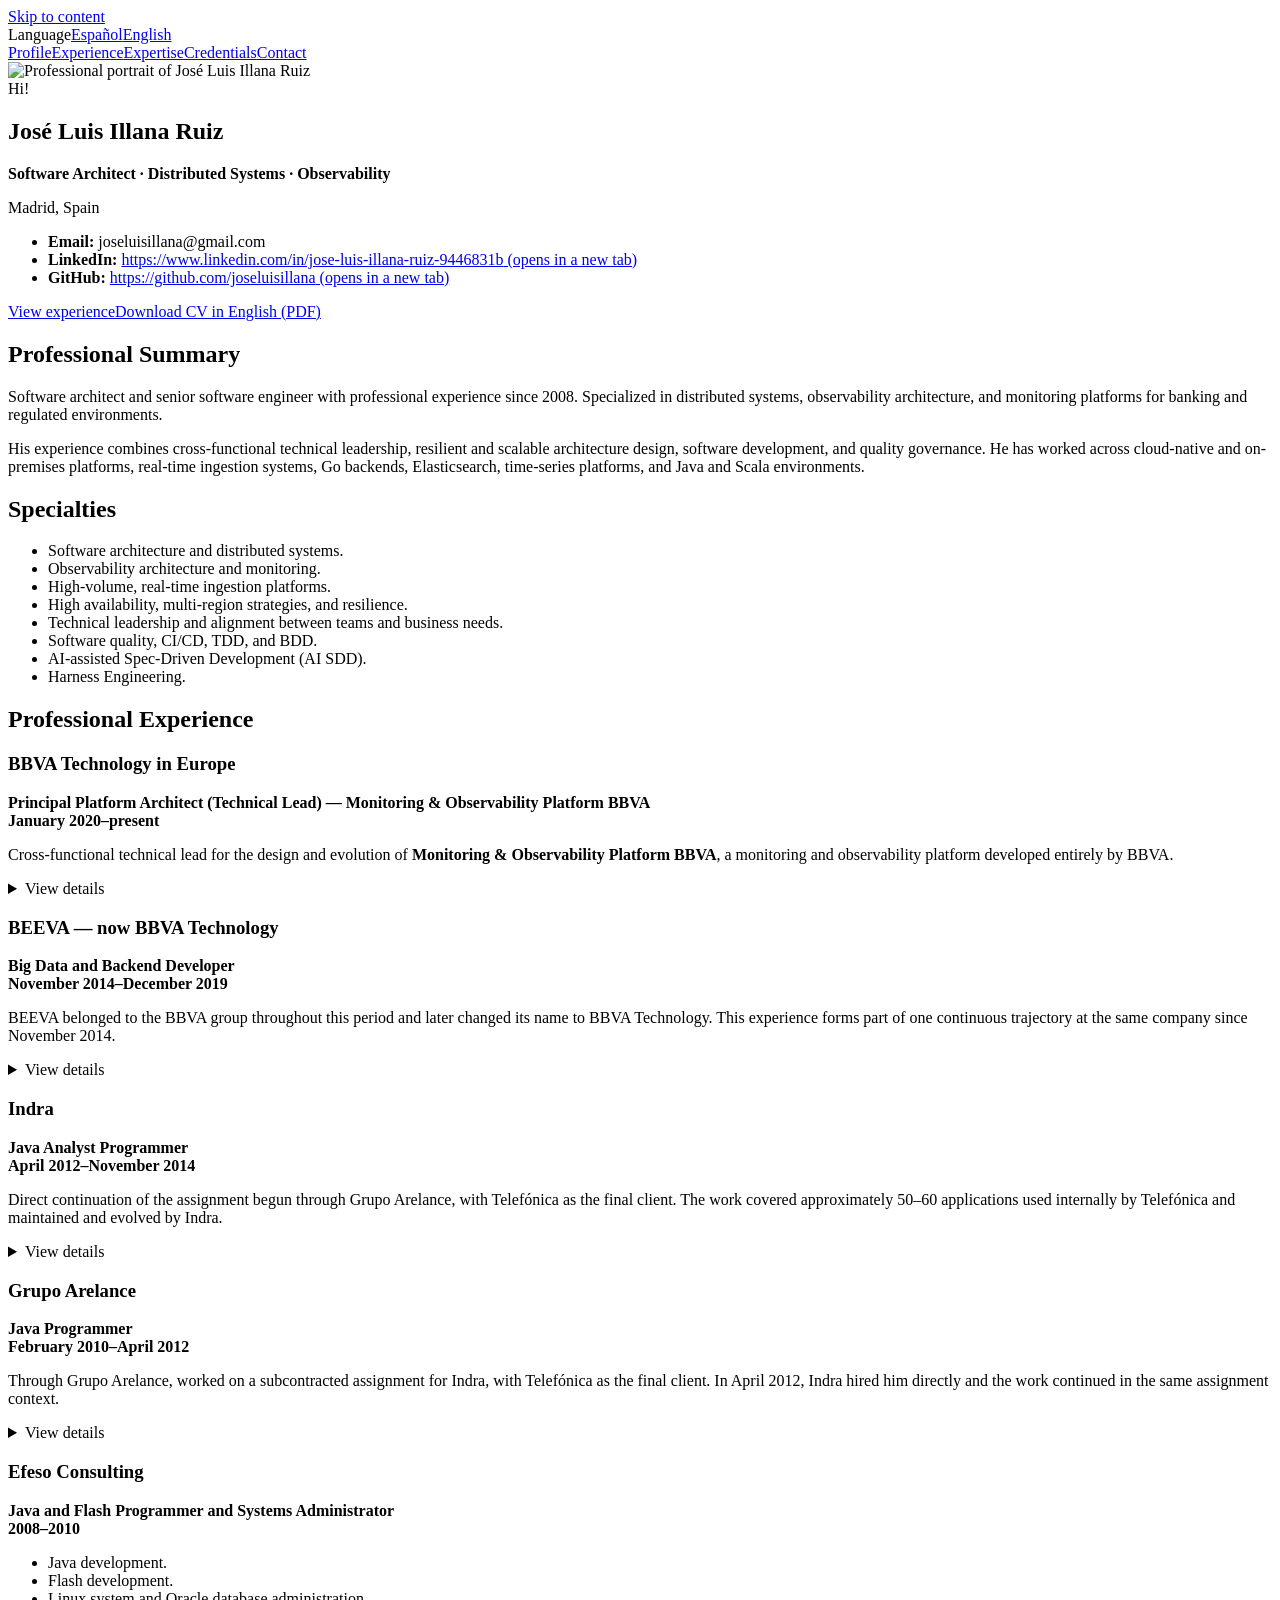
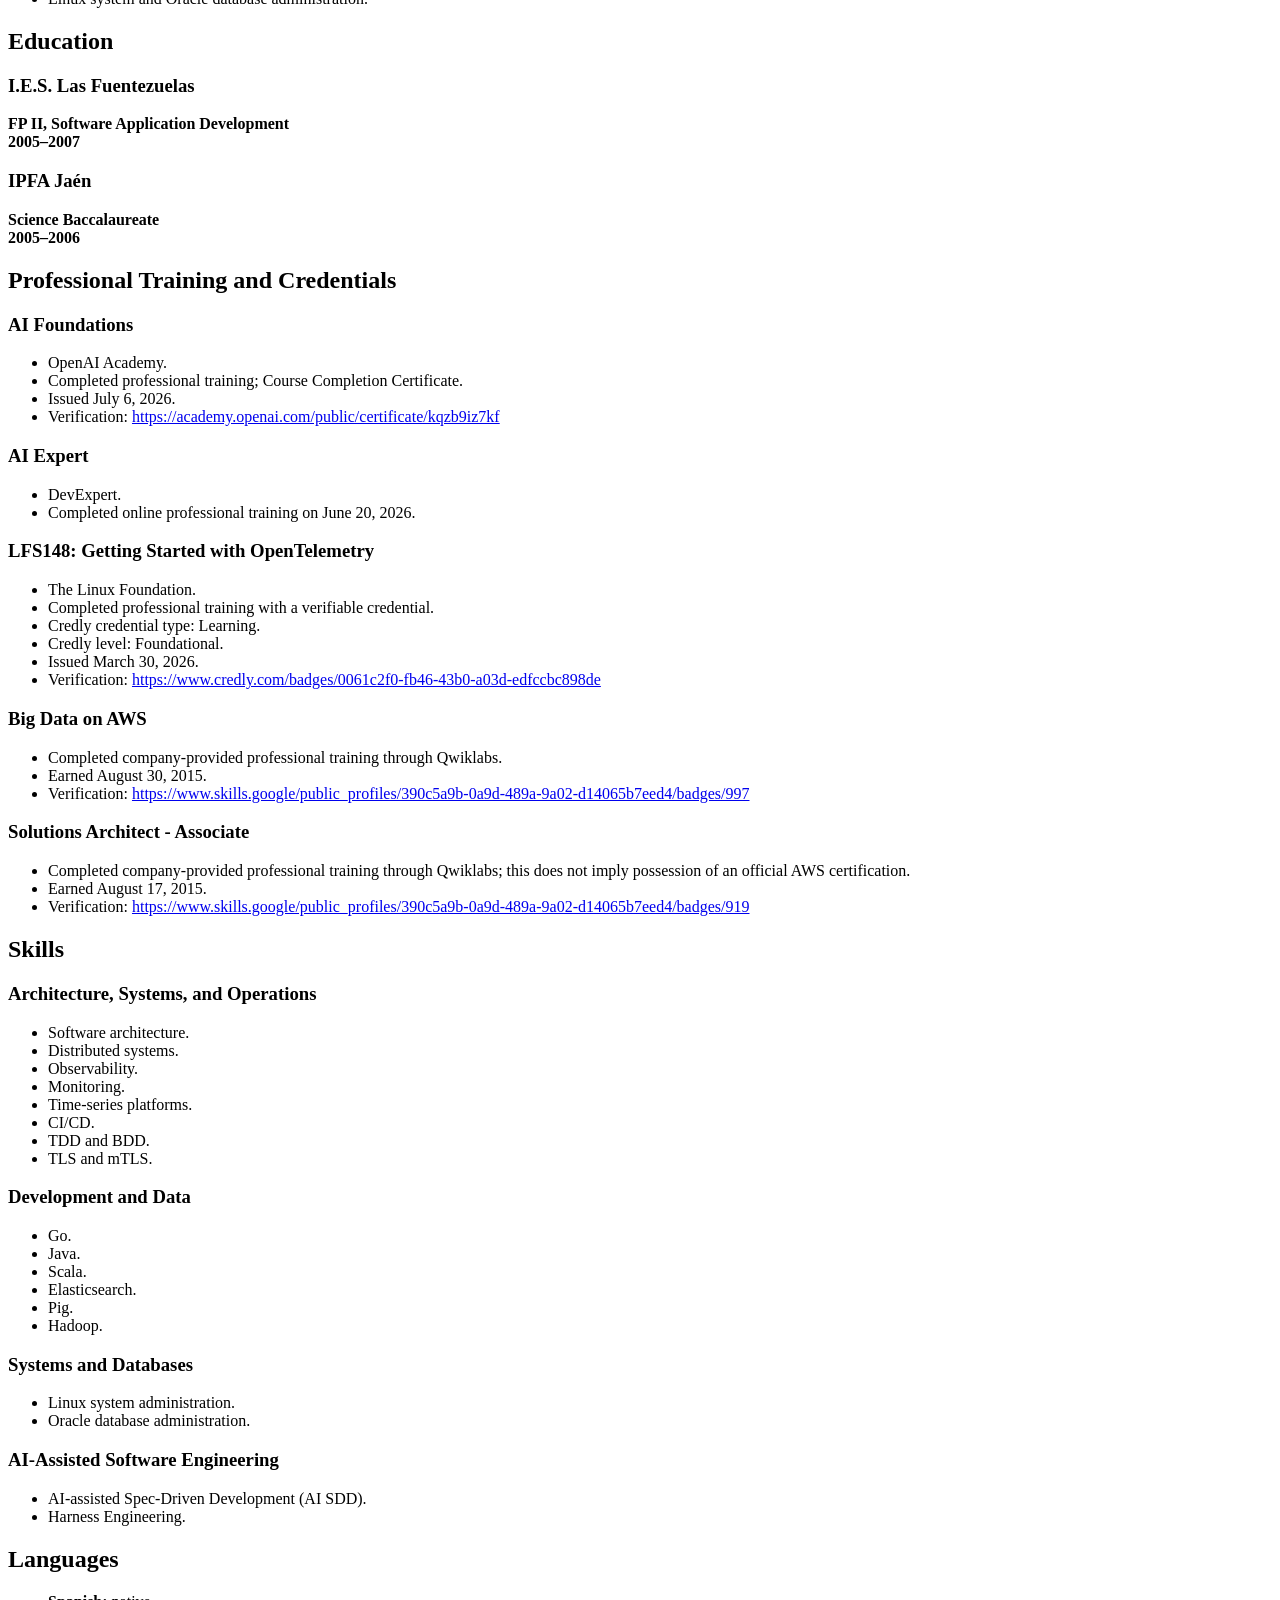
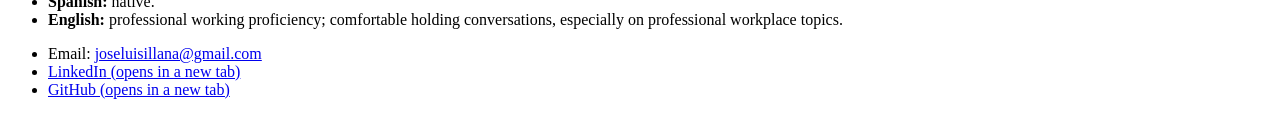
==== commit f13209cf: "fix: publish missing output for v4.0.1" ====
--- a/public/jose-luis-illana-portfolio/en/index.html
+++ b/public/jose-luis-illana-portfolio/en/index.html
@@ -4,15 +4,15 @@
         const value = localStorage.getItem('jose-luis-illana-portfolio:appearance:v1');
         if (value === 'light' || value === 'dark') document.documentElement.dataset.appearance = value;
       } catch { /* CSS system default remains usable. */ }
-    </script><link rel="stylesheet" href="/jose-luis-illana-portfolio/_astro/index.BOrDrVcD.css"></head><body><a class="skip" href="#main">Skip to content</a><header class="shell"><nav aria-label="Navegación principal"><a href="#hero">Professional Profile</a><a href="#cv-experience">Experience</a></nav><div class="controls"><div role="group" aria-labelledby="language-label" class="language"><span id="language-label">Language</span><a href="/jose-luis-illana-portfolio/es/" lang="es" hreflang="es" data-language="es">Español</a><a href="/jose-luis-illana-portfolio/en/" lang="en" hreflang="en" data-language="en" aria-current="true">English</a></div><label class="appearance" hidden>Appearance<select id="appearance"><option value="system">System</option><option value="light">Light</option><option value="dark">Dark</option></select></label></div></header><main id="main" class="shell" tabindex="-1"><section id="hero" class="hero with-portrait" data-topic tabindex="-1"><div class="hero-header"><img src="https://joseluisillana.github.io/jose-luis-illana-portfolio/assets/jose-luis-illana-portrait.jpg" alt="Professional portrait of José Luis Illana Ruiz" width="399" height="400"><div class="hero-content"><span class="hero-greeting">Hi!</span><div class="introduction"><h1 id="cv-introduction" tabindex="-1" >José Luis Illana Ruiz</h1>
-<p><strong>Distributed Systems &#x26; Observability Architect | Senior Software Engineer | Banking &#x26; Regulated Environments</strong></p>
+    </script><link rel="stylesheet" href="/jose-luis-illana-portfolio/_astro/index.DE61ji_J.css"></head><body><a class="skip" href="#main">Skip to content</a><div class="top-bar shell"><div class="controls"><div role="group" aria-labelledby="language-label" class="language"><span id="language-label">Language</span><a href="/jose-luis-illana-portfolio/es/" lang="es" hreflang="es" data-language="es">Español</a><a href="/jose-luis-illana-portfolio/en/" lang="en" hreflang="en" data-language="en" aria-current="true">English</a></div><label class="appearance" hidden>Appearance<select id="appearance"><option value="system">System</option><option value="light">Light</option><option value="dark">Dark</option></select></label></div></div><header class="sticky-nav"><nav aria-label="Navegación principal"><a href="#hero">Profile</a><a href="#cv-experience">Experience</a><a href="#cv-skills">Expertise</a><a href="#cv-training">Credentials</a><a href="#footer">Contact</a></nav></header><main id="main" class="shell" tabindex="-1"><section id="hero" class="hero with-portrait" data-topic tabindex="-1"><div class="hero-header"><img src="https://joseluisillana.github.io/jose-luis-illana-portfolio/assets/jose-luis-illana-portrait.jpg" alt="Professional portrait of José Luis Illana Ruiz" width="399" height="400"><div class="hero-content"><span class="hero-greeting">Hi!</span><div class="introduction"><h1 id="cv-introduction" tabindex="-1" >José Luis Illana Ruiz</h1>
+<p><strong>Software Architect · Distributed Systems · Observability</strong></p>
 <p>Madrid, Spain</p>
 <ul>
 <li><strong>Email:</strong> joseluisillana@gmail.com</li>
 <li><strong>LinkedIn:</strong> <a href="https://www.linkedin.com/in/jose-luis-illana-ruiz-9446831b" target="_blank" rel="noopener">https://www.linkedin.com/in/jose-luis-illana-ruiz-9446831b<span class="external-notice"> (opens in a new tab)</span></a></li>
 <li><strong>GitHub:</strong> <a href="https://github.com/joseluisillana" target="_blank" rel="noopener">https://github.com/joseluisillana<span class="external-notice"> (opens in a new tab)</span></a></li>
 </ul>
-</div><p class="download"><a href="/jose-luis-illana-portfolio/assets/jose-luis-illana-cv-en.pdf" download>Download CV in English (PDF)</a></p></div></div></section><div class="reading cv-content"><h2 id="cv-summary" tabindex="-1" data-topic="">Professional Summary</h2>
+</div><div class="hero-actions"><a href="#cv-experience" class="cta-primary">View experience</a><a href="/jose-luis-illana-portfolio/assets/jose-luis-illana-cv-en.pdf" class="cta-secondary" download>Download CV in English (PDF)</a></div></div></div></section><div class="reading cv-content"><h2 id="cv-summary" tabindex="-1" data-topic="">Professional Summary</h2>
 <p>Software architect and senior software engineer with professional experience since 2008. Specialized in distributed systems, observability architecture, and monitoring platforms for banking and regulated environments.</p>
 <p>His experience combines cross-functional technical leadership, resilient and scalable architecture design, software development, and quality governance. He has worked across cloud-native and on-premises platforms, real-time ingestion systems, Go backends, Elasticsearch, time-series platforms, and Java and Scala environments.</p>
 <h2 id="cv-specialties" tabindex="-1" data-topic="">Specialties</h2>
@@ -27,10 +27,10 @@
 <li>Harness Engineering.</li>
 </ul>
 <h2 id="cv-experience" tabindex="-1" data-topic="">Professional Experience</h2>
-<h3 id="cv-experience-bbva" tabindex="-1" data-topic="">BBVA Technology in Europe</h3>
+<article class="experience-card"><h3 id="cv-experience-bbva" tabindex="-1" data-topic="">BBVA Technology in Europe</h3>
 <p><strong>Principal Platform Architect (Technical Lead) — Monitoring &#x26; Observability Platform BBVA</strong><br>
 <strong>January 2020–present</strong></p>
-<p>Cross-functional technical lead for the design and evolution of <strong>Monitoring &#x26; Observability Platform BBVA</strong>, a monitoring and observability platform developed entirely by BBVA.</p>
+<p>Cross-functional technical lead for the design and evolution of <strong>Monitoring &#x26; Observability Platform BBVA</strong>, a monitoring and observability platform developed entirely by BBVA.</p><details class="experience-details"><summary>View details</summary><div class="details-content">
 <ul>
 <li>Defines architecture, quality standards, and strategic technical decisions for cloud-native and on-premises platforms.</li>
 <li>Focuses systems on resilience, scalability, and operational efficiency in support of critical banking services.</li>
@@ -45,10 +45,10 @@
 <li>Prevents long-term technical debt through architectural risk assessment.</li>
 <li>The platform processes more than one million ingestion operations per second in real time, combining individual requests with bulk loads containing hundreds or thousands of items.</li>
 </ul>
-<h3 id="cv-experience-beeva" tabindex="-1" data-topic="">BEEVA — now BBVA Technology</h3>
+</div></details></article><article class="experience-card"><h3 id="cv-experience-beeva" tabindex="-1" data-topic="">BEEVA — now BBVA Technology</h3>
 <p><strong>Big Data and Backend Developer</strong><br>
 <strong>November 2014–December 2019</strong></p>
-<p>BEEVA belonged to the BBVA group throughout this period and later changed its name to BBVA Technology. This experience forms part of one continuous trajectory at the same company since November 2014.</p>
+<p>BEEVA belonged to the BBVA group throughout this period and later changed its name to BBVA Technology. This experience forms part of one continuous trajectory at the same company since November 2014.</p><details class="experience-details"><summary>View details</summary><div class="details-content">
 <ul>
 <li>Big Data architecture and development.</li>
 <li>Java and Scala programming.</li>
@@ -61,24 +61,24 @@
 <li>Developed the service layer.</li>
 <li>Developed ETL and analytics capabilities with Pig and Hadoop.</li>
 </ul>
-<h3 id="cv-experience-indra" tabindex="-1" data-topic="">Indra</h3>
+</div></details></article><article class="experience-card"><h3 id="cv-experience-indra" tabindex="-1" data-topic="">Indra</h3>
 <p><strong>Java Analyst Programmer</strong><br>
 <strong>April 2012–November 2014</strong></p>
-<p>Direct continuation of the assignment begun through Grupo Arelance, with Telefónica as the final client. The work covered approximately 50–60 applications used internally by Telefónica and maintained and evolved by Indra.</p>
+<p>Direct continuation of the assignment begun through Grupo Arelance, with Telefónica as the final client. The work covered approximately 50–60 applications used internally by Telefónica and maintained and evolved by Indra.</p><details class="experience-details"><summary>View details</summary><div class="details-content">
 <ul>
 <li>Analysis, estimation, development, and maintenance of Telefónica corporate web platforms and backend services.</li>
 <li>Primarily Java development, analysis and design of new technical requirements, and framework selection according to project needs.</li>
 <li>Participation in Java projects containing modules developed with Flex and Flash.</li>
 </ul>
-<h3 id="cv-experience-arelance" tabindex="-1" data-topic="">Grupo Arelance</h3>
+</div></details></article><article class="experience-card"><h3 id="cv-experience-arelance" tabindex="-1" data-topic="">Grupo Arelance</h3>
 <p><strong>Java Programmer</strong><br>
 <strong>February 2010–April 2012</strong></p>
-<p>Through Grupo Arelance, worked on a subcontracted assignment for Indra, with Telefónica as the final client. In April 2012, Indra hired him directly and the work continued in the same assignment context.</p>
+<p>Through Grupo Arelance, worked on a subcontracted assignment for Indra, with Telefónica as the final client. In April 2012, Indra hired him directly and the work continued in the same assignment context.</p><details class="experience-details"><summary>View details</summary><div class="details-content">
 <ul>
 <li>Java programming, analysis and design of new requirements, and use of frameworks selected according to project needs.</li>
 <li>Participation in projects with Java architecture and modules developed with Flex and Flash.</li>
 </ul>
-<h3 id="cv-experience-efeso" tabindex="-1" data-topic="">Efeso Consulting</h3>
+</div></details></article><article class="experience-card"><h3 id="cv-experience-efeso" tabindex="-1" data-topic="">Efeso Consulting</h3>
 <p><strong>Java and Flash Programmer and Systems Administrator</strong><br>
 <strong>2008–2010</strong></p>
 <ul>
@@ -86,7 +86,7 @@
 <li>Flash development.</li>
 <li>Linux system and Oracle database administration.</li>
 </ul>
-<h2 id="cv-education" tabindex="-1" data-topic="">Education</h2>
+</article><h2 id="cv-education" tabindex="-1" data-topic="">Education</h2>
 <h3 id="cv-education-las-fuentezuelas" tabindex="-1" data-topic="">I.E.S. Las Fuentezuelas</h3>
 <p><strong>FP II, Software Application Development</strong><br>
 <strong>2005–2007</strong></p>
@@ -128,7 +128,7 @@
 <li>Verification: <a href="https://www.skills.google/public_profiles/390c5a9b-0a9d-489a-9a02-d14065b7eed4/badges/919">https://www.skills.google/public_profiles/390c5a9b-0a9d-489a-9a02-d14065b7eed4/badges/919</a></li>
 </ul>
 <h2 id="cv-skills" tabindex="-1" data-topic="">Skills</h2>
-<h3 id="cv-skills-architecture" tabindex="-1" data-topic="">Architecture, Systems, and Operations</h3>
+<div class="competencies-grid"><article class="competency-card"><h3 id="cv-skills-architecture" tabindex="-1" data-topic="">Architecture, Systems, and Operations</h3>
 <ul>
 <li>Software architecture.</li>
 <li>Distributed systems.</li>
@@ -139,7 +139,7 @@
 <li>TDD and BDD.</li>
 <li>TLS and mTLS.</li>
 </ul>
-<h3 id="cv-skills-development" tabindex="-1" data-topic="">Development and Data</h3>
+</article><article class="competency-card"><h3 id="cv-skills-development" tabindex="-1" data-topic="">Development and Data</h3>
 <ul>
 <li>Go.</li>
 <li>Java.</li>
@@ -148,18 +148,18 @@
 <li>Pig.</li>
 <li>Hadoop.</li>
 </ul>
-<h3 id="cv-skills-systems" tabindex="-1" data-topic="">Systems and Databases</h3>
+</article><article class="competency-card"><h3 id="cv-skills-systems" tabindex="-1" data-topic="">Systems and Databases</h3>
 <ul>
 <li>Linux system administration.</li>
 <li>Oracle database administration.</li>
 </ul>
-<h3 id="cv-skills-ai" tabindex="-1" data-topic="">AI-Assisted Software Engineering</h3>
+</article><article class="competency-card"><h3 id="cv-skills-ai" tabindex="-1" data-topic="">AI-Assisted Software Engineering</h3>
 <ul>
 <li>AI-assisted Spec-Driven Development (AI SDD).</li>
 <li>Harness Engineering.</li>
 </ul>
-<h2 id="cv-languages" tabindex="-1" data-topic="">Languages</h2>
+</article></div><h2 id="cv-languages" tabindex="-1" data-topic="">Languages</h2>
 <ul>
 <li><strong>Spanish:</strong> native.</li>
 <li><strong>English:</strong> professional working proficiency; comfortable holding conversations, especially on professional workplace topics.</li>
-</ul></div></main><footer class="shell"><ul><li>Email: <a href="mailto:joseluisillana@gmail.com">joseluisillana@gmail.com</a></li><li><a href="https://www.linkedin.com/in/jose-luis-illana-ruiz-9446831b" target="_blank" rel="noopener">LinkedIn<span class="external-notice"> (opens in a new tab)</span></a></li><li><a href="https://github.com/joseluisillana" target="_blank" rel="noopener">GitHub<span class="external-notice"> (opens in a new tab)</span></a></li></ul></footer><script type="module" src="/jose-luis-illana-portfolio/_astro/Portal.astro_astro_type_script_index_0_lang.DXsIBRW6.js"></script></body></html>+</ul></div></main><footer id="footer" class="shell" data-topic tabindex="-1"><ul><li>Email: <a href="mailto:joseluisillana@gmail.com">joseluisillana@gmail.com</a></li><li><a href="https://www.linkedin.com/in/jose-luis-illana-ruiz-9446831b" target="_blank" rel="noopener">LinkedIn<span class="external-notice"> (opens in a new tab)</span></a></li><li><a href="https://github.com/joseluisillana" target="_blank" rel="noopener">GitHub<span class="external-notice"> (opens in a new tab)</span></a></li></ul></footer><script type="module" src="/jose-luis-illana-portfolio/_astro/Portal.astro_astro_type_script_index_0_lang.DhNzF9Ip.js"></script></body></html>
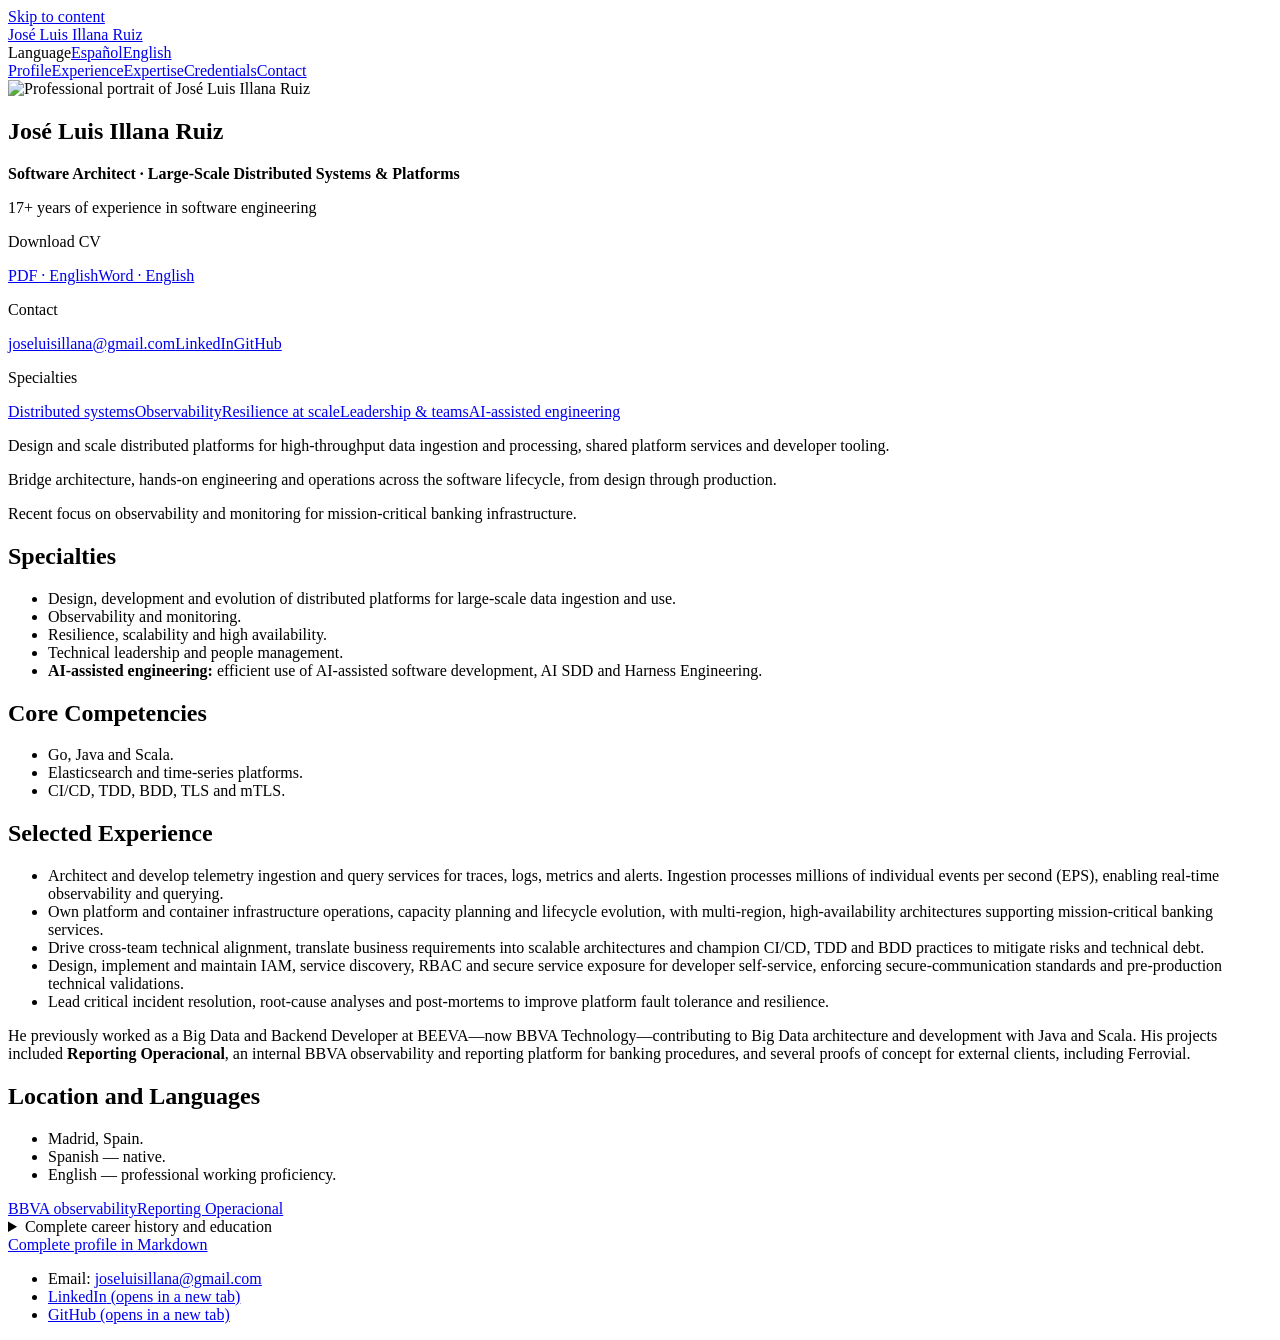
==== commit e6373482: "feat: stage reviewed recruiter portal source v4.2.0 export" ====
--- a/public/jose-luis-illana-portfolio/en/index.html
+++ b/public/jose-luis-illana-portfolio/en/index.html
@@ -1,54 +1,62 @@
-<!DOCTYPE html><html lang="en" data-base="/jose-luis-illana-portfolio"><head><meta charset="utf-8"><meta name="viewport" content="width=device-width, initial-scale=1"><title>José Luis Illana Ruiz — Professional Profile</title><meta name="description" content="Software architect and senior software engineer with professional experience since 2008. Specialized in distributed systems, observability architecture, and monitoring platforms for banking and regulated environments."><link rel="canonical" href="https://joseluisillana.github.io/jose-luis-illana-portfolio/en/"><link rel="alternate" hreflang="es" href="https://joseluisillana.github.io/jose-luis-illana-portfolio/es/"><link rel="alternate" hreflang="en" href="https://joseluisillana.github.io/jose-luis-illana-portfolio/en/"><meta property="og:type" content="website"><meta property="og:title" content="José Luis Illana Ruiz — Professional Profile"><meta property="og:description" content="Software architect and senior software engineer with professional experience since 2008. Specialized in distributed systems, observability architecture, and monitoring platforms for banking and regulated environments."><meta property="og:url" content="https://joseluisillana.github.io/jose-luis-illana-portfolio/en/"><meta property="og:locale" content="en_US"><meta property="og:image" content="https://joseluisillana.github.io/jose-luis-illana-portfolio/assets/jose-luis-illana-portrait.jpg"><meta property="og:image:alt" content="Professional portrait of José Luis Illana Ruiz"><meta property="og:image:width" content="399"><meta property="og:image:height" content="400"><meta name="twitter:card" content="summary"><meta name="twitter:title" content="José Luis Illana Ruiz — Professional Profile"><meta name="twitter:description" content="Software architect and senior software engineer with professional experience since 2008. Specialized in distributed systems, observability architecture, and monitoring platforms for banking and regulated environments."><meta name="twitter:image" content="https://joseluisillana.github.io/jose-luis-illana-portfolio/assets/jose-luis-illana-portrait.jpg"><meta name="twitter:image:alt" content="Professional portrait of José Luis Illana Ruiz"><script>
+<!DOCTYPE html><html lang="en" data-base="/jose-luis-illana-portfolio" data-area="profile" data-cv-url="/jose-luis-illana-portfolio/en/cv/"><head><meta charset="utf-8"><link rel="alternate" type="text/markdown" href="https://joseluisillana.github.io/jose-luis-illana-portfolio/en/profile.md" hreflang="en"><link rel="describedby" href="https://joseluisillana.github.io/jose-luis-illana-portfolio/llms.txt"><script type="application/ld+json">{"@context":"https://schema.org","@type":"Person","@id":"https://joseluisillana.github.io/jose-luis-illana-portfolio/#person","name":"José Luis Illana Ruiz","jobTitle":"Software Architect","description":"Design and scale distributed platforms for high-throughput data ingestion and processing, shared platform services and developer tooling.","url":"https://joseluisillana.github.io/jose-luis-illana-portfolio/en/","image":"https://joseluisillana.github.io/jose-luis-illana-portfolio/assets/jose-luis-illana-portrait.jpg","email":"joseluisillana@gmail.com","sameAs":["https://www.linkedin.com/in/jose-luis-illana-ruiz-9446831b","https://github.com/joseluisillana"],"worksFor":{"@type":"Organization","name":"BBVA Technology in Europe"},"knowsAbout":["Design, development and evolution of distributed platforms for large-scale data ingestion and use.","Observability and monitoring.","Resilience, scalability and high availability.","Technical leadership and people management.","AI-assisted engineering: efficient use of AI-assisted software development, AI SDD and Harness Engineering."]}</script><meta name="viewport" content="width=device-width, initial-scale=1"><title>José Luis Illana Ruiz — Professional Profile</title><meta name="description" content="Design and scale distributed platforms for high-throughput data ingestion and processing, shared platform services and developer tooling."><link rel="canonical" href="https://joseluisillana.github.io/jose-luis-illana-portfolio/en/"><link rel="alternate" hreflang="es" href="https://joseluisillana.github.io/jose-luis-illana-portfolio/es/"><link rel="alternate" hreflang="en" href="https://joseluisillana.github.io/jose-luis-illana-portfolio/en/"><meta property="og:type" content="website"><meta property="og:title" content="José Luis Illana Ruiz — Professional Profile"><meta property="og:description" content="Design and scale distributed platforms for high-throughput data ingestion and processing, shared platform services and developer tooling."><meta property="og:url" content="https://joseluisillana.github.io/jose-luis-illana-portfolio/en/"><meta property="og:locale" content="en_US"><meta property="og:image" content="https://joseluisillana.github.io/jose-luis-illana-portfolio/assets/jose-luis-illana-portrait.jpg"><meta property="og:image:alt" content="Professional portrait of José Luis Illana Ruiz"><meta property="og:image:width" content="399"><meta property="og:image:height" content="400"><meta name="twitter:card" content="summary"><meta name="twitter:title" content="José Luis Illana Ruiz — Professional Profile"><meta name="twitter:description" content="Design and scale distributed platforms for high-throughput data ingestion and processing, shared platform services and developer tooling."><meta name="twitter:image" content="https://joseluisillana.github.io/jose-luis-illana-portfolio/assets/jose-luis-illana-portrait.jpg"><meta name="twitter:image:alt" content="Professional portrait of José Luis Illana Ruiz"><script>
       document.documentElement.classList.add('js');
       try {
         const value = localStorage.getItem('jose-luis-illana-portfolio:appearance:v1');
         if (value === 'light' || value === 'dark') document.documentElement.dataset.appearance = value;
       } catch { /* CSS system default remains usable. */ }
-    </script><link rel="stylesheet" href="/jose-luis-illana-portfolio/_astro/index.DE61ji_J.css"></head><body><a class="skip" href="#main">Skip to content</a><div class="top-bar shell"><div class="controls"><div role="group" aria-labelledby="language-label" class="language"><span id="language-label">Language</span><a href="/jose-luis-illana-portfolio/es/" lang="es" hreflang="es" data-language="es">Español</a><a href="/jose-luis-illana-portfolio/en/" lang="en" hreflang="en" data-language="en" aria-current="true">English</a></div><label class="appearance" hidden>Appearance<select id="appearance"><option value="system">System</option><option value="light">Light</option><option value="dark">Dark</option></select></label></div></div><header class="sticky-nav"><nav aria-label="Navegación principal"><a href="#hero">Profile</a><a href="#cv-experience">Experience</a><a href="#cv-skills">Expertise</a><a href="#cv-training">Credentials</a><a href="#footer">Contact</a></nav></header><main id="main" class="shell" tabindex="-1"><section id="hero" class="hero with-portrait" data-topic tabindex="-1"><div class="hero-header"><img src="https://joseluisillana.github.io/jose-luis-illana-portfolio/assets/jose-luis-illana-portrait.jpg" alt="Professional portrait of José Luis Illana Ruiz" width="399" height="400"><div class="hero-content"><span class="hero-greeting">Hi!</span><div class="introduction"><h1 id="cv-introduction" tabindex="-1" >José Luis Illana Ruiz</h1>
-<p><strong>Software Architect · Distributed Systems · Observability</strong></p>
-<p>Madrid, Spain</p>
+    </script><link rel="stylesheet" href="/jose-luis-illana-portfolio/_astro/Portal.yQ_hYy-i.css"></head><body><a class="skip" href="#main">Skip to content</a><div class="top-bar shell"><a class="brand" href="/jose-luis-illana-portfolio/en/">José Luis Illana Ruiz</a><div class="controls"><div role="group" aria-labelledby="language-label" class="language"><span id="language-label">Language</span><a href="/jose-luis-illana-portfolio/es/" lang="es" hreflang="es" data-language="es">Español</a><a href="/jose-luis-illana-portfolio/en/" lang="en" hreflang="en" data-language="en" aria-current="true">English</a></div><label class="appearance" hidden>Appearance<select id="appearance"><option value="system">System</option><option value="light">Light</option><option value="dark">Dark</option></select></label></div></div><header class="sticky-nav"><nav aria-label="Main navigation"><a href="#hero">Profile</a><a href="#profile-experience">Experience</a><a href="#profile-competencies">Expertise</a><a href="/jose-luis-illana-portfolio/en/cv/#cv-training">Credentials</a><a href="#footer">Contact</a></nav></header><main id="main" class="shell" tabindex="-1"><section id="hero" class="hero with-portrait" data-topic tabindex="-1"><div class="hero-header" id="cv-introduction" data-topic tabindex="-1"><img src="/jose-luis-illana-portfolio/assets/jose-luis-illana-portrait.jpg" alt="Professional portrait of José Luis Illana Ruiz" width="399" height="400"><div class="hero-content"><div class="introduction"><h1 id="profile-introduction" tabindex="-1" >José Luis Illana Ruiz</h1>
+<p><strong>Software Architect · Large-Scale Distributed Systems &#x26; Platforms</strong></p>
+<p>17+ years of experience in software engineering</p></div></div></div><aside class="conversion-controls" aria-label="Complete CV"><div class="conversion-group"><p class="control-label">Download CV</p><div class="download-grid"><a class="download-link cta-secondary" href="/jose-luis-illana-portfolio/assets/jose-luis-illana-cv-en.pdf" download lang="en" aria-label="CV in English (PDF)">PDF · English</a><a class="download-link" href="/jose-luis-illana-portfolio/assets/jose-luis-illana-cv-en.docx" download lang="en" aria-label="CV in English (Word DOCX)">Word · English</a></div></div><div class="conversion-group"><p class="control-label">Contact</p><div class="contact-links"><a href="mailto:joseluisillana@gmail.com">joseluisillana@gmail.com</a><a href="https://www.linkedin.com/in/jose-luis-illana-ruiz-9446831b" target="_blank" rel="noopener" aria-label="LinkedIn (opens in a new tab)">LinkedIn</a><a href="https://github.com/joseluisillana" target="_blank" rel="noopener" aria-label="GitHub (opens in a new tab)">GitHub</a></div></div><div class="conversion-group"><p class="control-label">Specialties</p><div class="specialty-links"><a href="#profile-specialties">Distributed systems</a><a href="#profile-specialties">Observability</a><a href="#profile-specialties">Resilience at scale</a><a href="#profile-specialties">Leadership &amp; teams</a><a href="#profile-specialties">AI-assisted engineering</a></div></div></aside><div id="cv-summary" data-topic tabindex="-1" class="introduction opening-summary">
+<p>Design and scale distributed platforms for high-throughput data ingestion and processing, shared platform services and developer tooling.</p>
+<p>Bridge architecture, hands-on engineering and operations across the software lifecycle, from design through production.</p>
+<p>Recent focus on observability and monitoring for mission-critical banking infrastructure.</p>
+</div></section><div id="cv-specialties" data-topic tabindex="-1" class="reading profile-content"><section class="profile-section" data-section="profile-specialties"><h2 id="profile-specialties" tabindex="-1" data-topic="">Specialties</h2>
 <ul>
-<li><strong>Email:</strong> joseluisillana@gmail.com</li>
-<li><strong>LinkedIn:</strong> <a href="https://www.linkedin.com/in/jose-luis-illana-ruiz-9446831b" target="_blank" rel="noopener">https://www.linkedin.com/in/jose-luis-illana-ruiz-9446831b<span class="external-notice"> (opens in a new tab)</span></a></li>
-<li><strong>GitHub:</strong> <a href="https://github.com/joseluisillana" target="_blank" rel="noopener">https://github.com/joseluisillana<span class="external-notice"> (opens in a new tab)</span></a></li>
+<li>Design, development and evolution of distributed platforms for large-scale data ingestion and use.</li>
+<li>Observability and monitoring.</li>
+<li>Resilience, scalability and high availability.</li>
+<li>Technical leadership and people management.</li>
+<li><strong>AI-assisted engineering:</strong> efficient use of AI-assisted software development, AI SDD and Harness Engineering.</li>
 </ul>
-</div><div class="hero-actions"><a href="#cv-experience" class="cta-primary">View experience</a><a href="/jose-luis-illana-portfolio/assets/jose-luis-illana-cv-en.pdf" class="cta-secondary" download>Download CV in English (PDF)</a></div></div></div></section><div class="reading cv-content"><h2 id="cv-summary" tabindex="-1" data-topic="">Professional Summary</h2>
-<p>Software architect and senior software engineer with professional experience since 2008. Specialized in distributed systems, observability architecture, and monitoring platforms for banking and regulated environments.</p>
-<p>His experience combines cross-functional technical leadership, resilient and scalable architecture design, software development, and quality governance. He has worked across cloud-native and on-premises platforms, real-time ingestion systems, Go backends, Elasticsearch, time-series platforms, and Java and Scala environments.</p>
-<h2 id="cv-specialties" tabindex="-1" data-topic="">Specialties</h2>
+</section><section class="profile-section" data-section="profile-competencies"><h2 id="profile-competencies" tabindex="-1" data-topic="">Core Competencies</h2>
 <ul>
-<li>Software architecture and distributed systems.</li>
-<li>Observability architecture and monitoring.</li>
-<li>High-volume, real-time ingestion platforms.</li>
-<li>High availability, multi-region strategies, and resilience.</li>
-<li>Technical leadership and alignment between teams and business needs.</li>
-<li>Software quality, CI/CD, TDD, and BDD.</li>
-<li>AI-assisted Spec-Driven Development (AI SDD).</li>
-<li>Harness Engineering.</li>
+<li>Go, Java and Scala.</li>
+<li>Elasticsearch and time-series platforms.</li>
+<li>CI/CD, TDD, BDD, TLS and mTLS.</li>
 </ul>
-<h2 id="cv-experience" tabindex="-1" data-topic="">Professional Experience</h2>
+</section><section class="profile-section" data-section="profile-experience"><h2 id="profile-experience" tabindex="-1" data-topic="">Selected Experience</h2>
+<ul>
+<li>Architect and develop telemetry ingestion and query services for traces, logs, metrics and alerts. Ingestion processes millions of individual events per second (EPS), enabling real-time observability and querying.</li>
+<li>Own platform and container infrastructure operations, capacity planning and lifecycle evolution, with multi-region, high-availability architectures supporting mission-critical banking services.</li>
+<li>Drive cross-team technical alignment, translate business requirements into scalable architectures and champion CI/CD, TDD and BDD practices to mitigate risks and technical debt.</li>
+<li>Design, implement and maintain IAM, service discovery, RBAC and secure service exposure for developer self-service, enforcing secure-communication standards and pre-production technical validations.</li>
+<li>Lead critical incident resolution, root-cause analyses and post-mortems to improve platform fault tolerance and resilience.</li>
+</ul>
+<p>He previously worked as a Big Data and Backend Developer at BEEVA—now BBVA Technology—contributing to Big Data architecture and development with Java and Scala. His projects included <strong>Reporting Operacional</strong>, an internal BBVA observability and reporting platform for banking procedures, and several proofs of concept for external clients, including Ferrovial.</p>
+</section><section class="profile-section" data-section="profile-location-languages"><h2 id="profile-location-languages" tabindex="-1" data-topic="">Location and Languages</h2>
+<ul>
+<li>Madrid, Spain.</li>
+<li>Spanish — native.</li>
+<li>English — professional working proficiency.</li>
+</ul></section></div><nav class="project-links" aria-label="Projects"><a href="/jose-luis-illana-portfolio/en/cv/#cv-experience-bbva">BBVA observability</a><a href="/jose-luis-illana-portfolio/en/cv/#cv-experience-beeva-reporting-operacional">Reporting Operacional</a></nav><details id="full-history" class="full-history"><summary>Complete career history and education</summary><div class="reading detail-content"><h2 id="cv-experience" tabindex="-1" data-topic="">Professional Experience</h2>
 <article class="experience-card"><h3 id="cv-experience-bbva" tabindex="-1" data-topic="">BBVA Technology in Europe</h3>
 <p><strong>Principal Platform Architect (Technical Lead) — Monitoring &#x26; Observability Platform BBVA</strong><br>
 <strong>January 2020–present</strong></p>
 <p>Cross-functional technical lead for the design and evolution of <strong>Monitoring &#x26; Observability Platform BBVA</strong>, a monitoring and observability platform developed entirely by BBVA.</p><details class="experience-details"><summary>View details</summary><div class="details-content">
 <ul>
-<li>Defines architecture, quality standards, and strategic technical decisions for cloud-native and on-premises platforms.</li>
-<li>Focuses systems on resilience, scalability, and operational efficiency in support of critical banking services.</li>
-<li>Leads complex technical decisions, aligns multiple teams, and translates business needs into sustainable architectural solutions.</li>
-<li>Defines horizontally scalable distributed architectures for high-volume, real-time ingestion.</li>
-<li>Designs multi-region and high-availability strategies.</li>
-<li>Makes architectural decisions involving Go backends, Elasticsearch, time-series platforms, and infrastructure.</li>
-<li>Establishes secure-communication standards using TLS and mTLS.</li>
-<li>Governs CI/CD and quality practices, including TDD and BDD.</li>
-<li>Performs final technical validation before production.</li>
-<li>Leads critical-incident resolution and resilience improvements.</li>
-<li>Prevents long-term technical debt through architectural risk assessment.</li>
-<li>The platform processes more than one million ingestion operations per second in real time, combining individual requests with bulk loads containing hundreds or thousands of items.</li>
+<li>Architect and develop telemetry ingestion and query services for traces, logs, metrics and alerts. Ingestion processes millions of individual events per second (EPS), enabling real-time observability and querying.</li>
+<li>Own platform and container infrastructure operations, capacity planning and lifecycle evolution, with multi-region, high-availability architectures supporting mission-critical banking services.</li>
+<li>Drive cross-team technical alignment, translate business requirements into scalable architectures and champion CI/CD, TDD and BDD practices to mitigate risks and technical debt.</li>
+<li>Design, implement and maintain IAM, service discovery, RBAC and secure service exposure for developer self-service, enforcing secure-communication standards and pre-production technical validations.</li>
+<li>Lead critical incident resolution, root-cause analyses and post-mortems to improve platform fault tolerance and resilience.</li>
+<li>Define architecture and quality standards for cloud-native and on-premises platforms, and decisions involving Go backends, Elasticsearch and time-series engines.</li>
+<li>Define secure-communication standards with TLS and mTLS.</li>
+<li>Manage and develop the team through coordination, assignment and follow-up, evaluations and professional development.</li>
 </ul>
 </div></details></article><article class="experience-card"><h3 id="cv-experience-beeva" tabindex="-1" data-topic="">BEEVA — now BBVA Technology</h3>
 <p><strong>Big Data and Backend Developer</strong><br>
 <strong>November 2014–December 2019</strong></p>
-<p>BEEVA belonged to the BBVA group throughout this period and later changed its name to BBVA Technology. This experience forms part of one continuous trajectory at the same company since November 2014.</p><details class="experience-details"><summary>View details</summary><div class="details-content">
+<p>BEEVA belonged to the BBVA group throughout this period and later changed its name to BBVA Technology. This experience forms part of one continuous trajectory at the same company since November 2014.</p><details class="experience-details" open><summary>View details</summary><div class="details-content">
 <ul>
 <li>Big Data architecture and development.</li>
 <li>Java and Scala programming.</li>
@@ -130,14 +138,21 @@
 <h2 id="cv-skills" tabindex="-1" data-topic="">Skills</h2>
 <div class="competencies-grid"><article class="competency-card"><h3 id="cv-skills-architecture" tabindex="-1" data-topic="">Architecture, Systems, and Operations</h3>
 <ul>
-<li>Software architecture.</li>
-<li>Distributed systems.</li>
-<li>Observability.</li>
-<li>Monitoring.</li>
-<li>Time-series platforms.</li>
-<li>CI/CD.</li>
-<li>TDD and BDD.</li>
-<li>TLS and mTLS.</li>
+<li>
+<p>Design, development and evolution of distributed platforms for large-scale data ingestion and use.</p>
+</li>
+<li>
+<p>Observability and monitoring.</p>
+</li>
+<li>
+<p>Resilience, scalability and high availability.</p>
+</li>
+<li>
+<p>Technical leadership and people management.</p>
+</li>
+<li>
+<p>CI/CD, TDD, BDD, TLS and mTLS.</p>
+</li>
 </ul>
 </article><article class="competency-card"><h3 id="cv-skills-development" tabindex="-1" data-topic="">Development and Data</h3>
 <ul>
@@ -145,21 +160,17 @@
 <li>Java.</li>
 <li>Scala.</li>
 <li>Elasticsearch.</li>
-<li>Pig.</li>
-<li>Hadoop.</li>
 </ul>
 </article><article class="competency-card"><h3 id="cv-skills-systems" tabindex="-1" data-topic="">Systems and Databases</h3>
 <ul>
-<li>Linux system administration.</li>
-<li>Oracle database administration.</li>
+<li>Container infrastructure operations and evolution.</li>
 </ul>
 </article><article class="competency-card"><h3 id="cv-skills-ai" tabindex="-1" data-topic="">AI-Assisted Software Engineering</h3>
 <ul>
-<li>AI-assisted Spec-Driven Development (AI SDD).</li>
-<li>Harness Engineering.</li>
+<li><strong>AI-assisted engineering:</strong> efficient use of AI-assisted software development, AI SDD and Harness Engineering.</li>
 </ul>
 </article></div><h2 id="cv-languages" tabindex="-1" data-topic="">Languages</h2>
 <ul>
 <li><strong>Spanish:</strong> native.</li>
 <li><strong>English:</strong> professional working proficiency; comfortable holding conversations, especially on professional workplace topics.</li>
-</ul></div></main><footer id="footer" class="shell" data-topic tabindex="-1"><ul><li>Email: <a href="mailto:joseluisillana@gmail.com">joseluisillana@gmail.com</a></li><li><a href="https://www.linkedin.com/in/jose-luis-illana-ruiz-9446831b" target="_blank" rel="noopener">LinkedIn<span class="external-notice"> (opens in a new tab)</span></a></li><li><a href="https://github.com/joseluisillana" target="_blank" rel="noopener">GitHub<span class="external-notice"> (opens in a new tab)</span></a></li></ul></footer><script type="module" src="/jose-luis-illana-portfolio/_astro/Portal.astro_astro_type_script_index_0_lang.DhNzF9Ip.js"></script></body></html>+</ul></div></details></main><footer id="footer" class="shell" data-topic tabindex="-1"><div class="ai-access"><a href="/jose-luis-illana-portfolio/en/profile.md" type="text/markdown">Complete profile in Markdown</a><button type="button" id="copy-profile" hidden data-url="/jose-luis-illana-portfolio/en/profile.md">Copy profile</button><span id="copy-status" role="status" aria-live="polite"></span></div><ul><li>Email: <a href="mailto:joseluisillana@gmail.com">joseluisillana@gmail.com</a></li><li><a href="https://www.linkedin.com/in/jose-luis-illana-ruiz-9446831b" target="_blank" rel="noopener">LinkedIn<span class="external-notice"> (opens in a new tab)</span></a></li><li><a href="https://github.com/joseluisillana" target="_blank" rel="noopener">GitHub<span class="external-notice"> (opens in a new tab)</span></a></li></ul></footer><script type="module" src="/jose-luis-illana-portfolio/_astro/Portal.astro_astro_type_script_index_0_lang.DKrWmR1H.js"></script></body></html>
